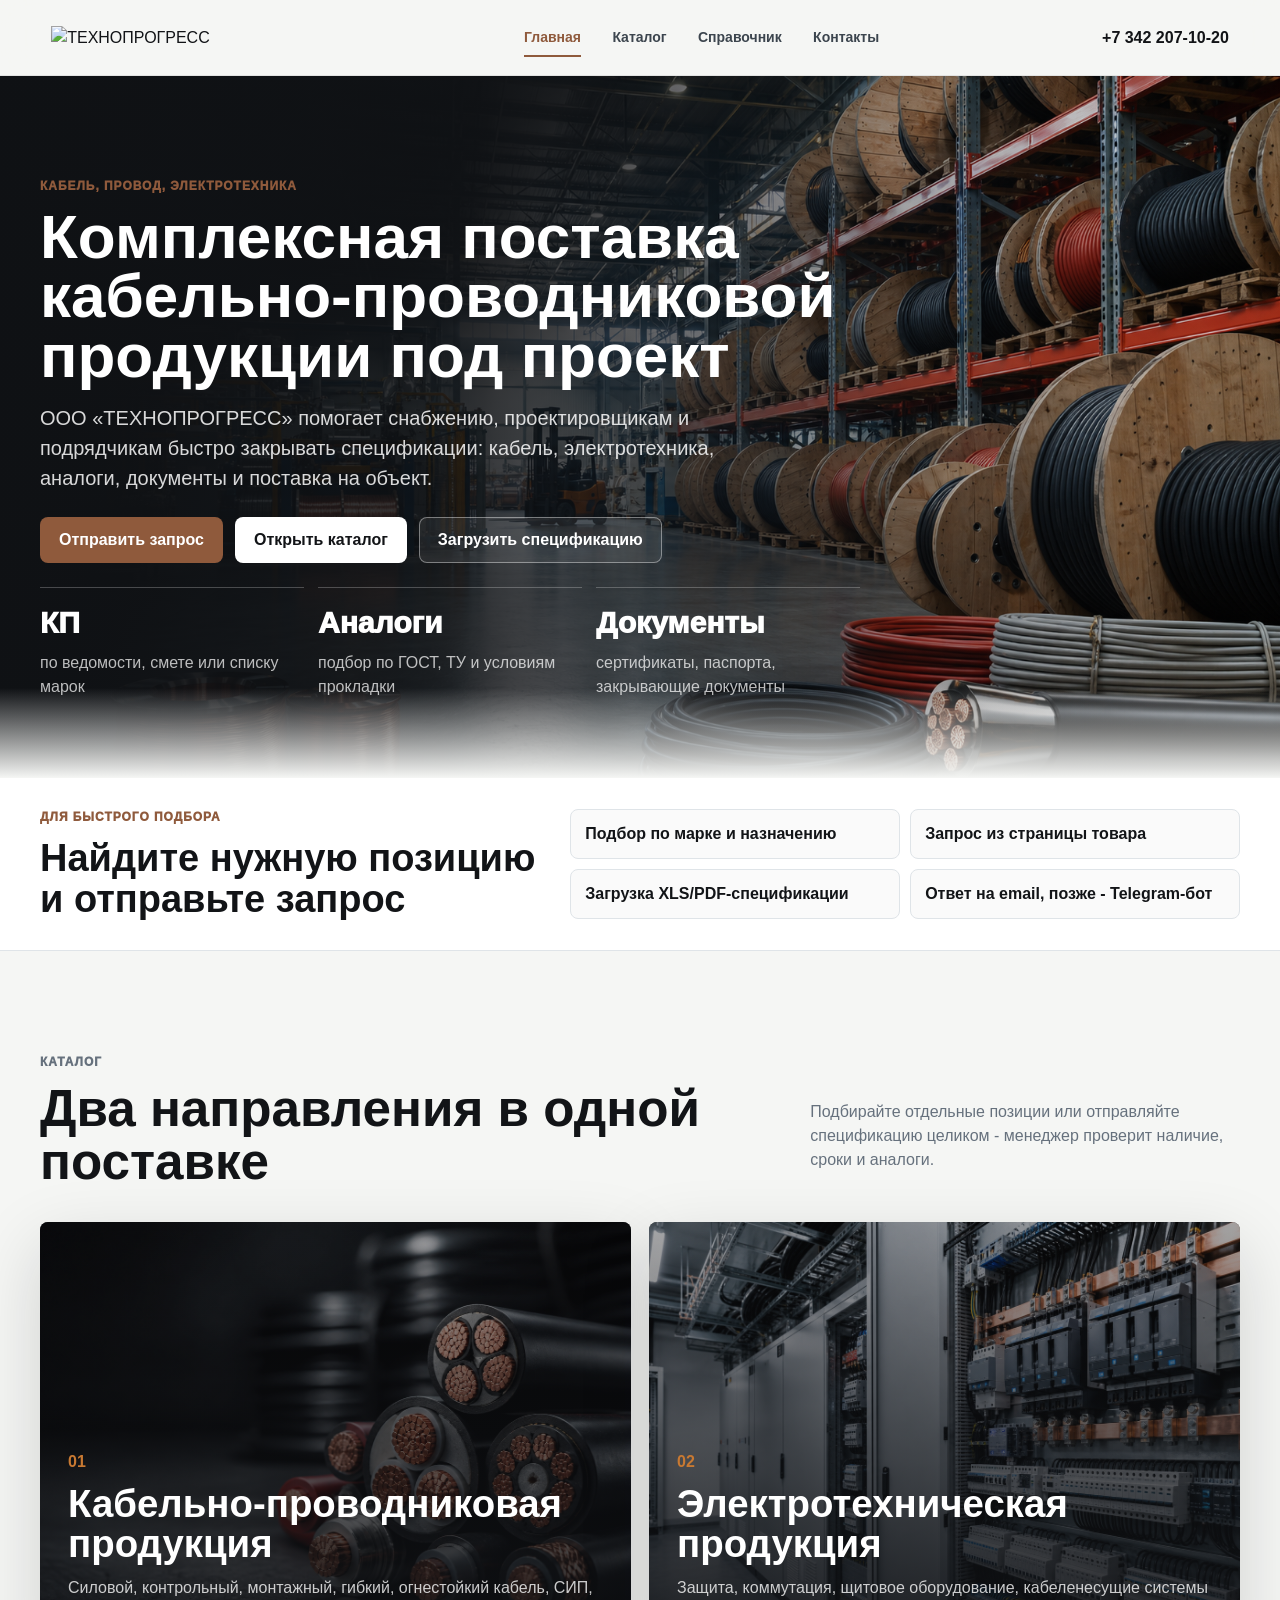
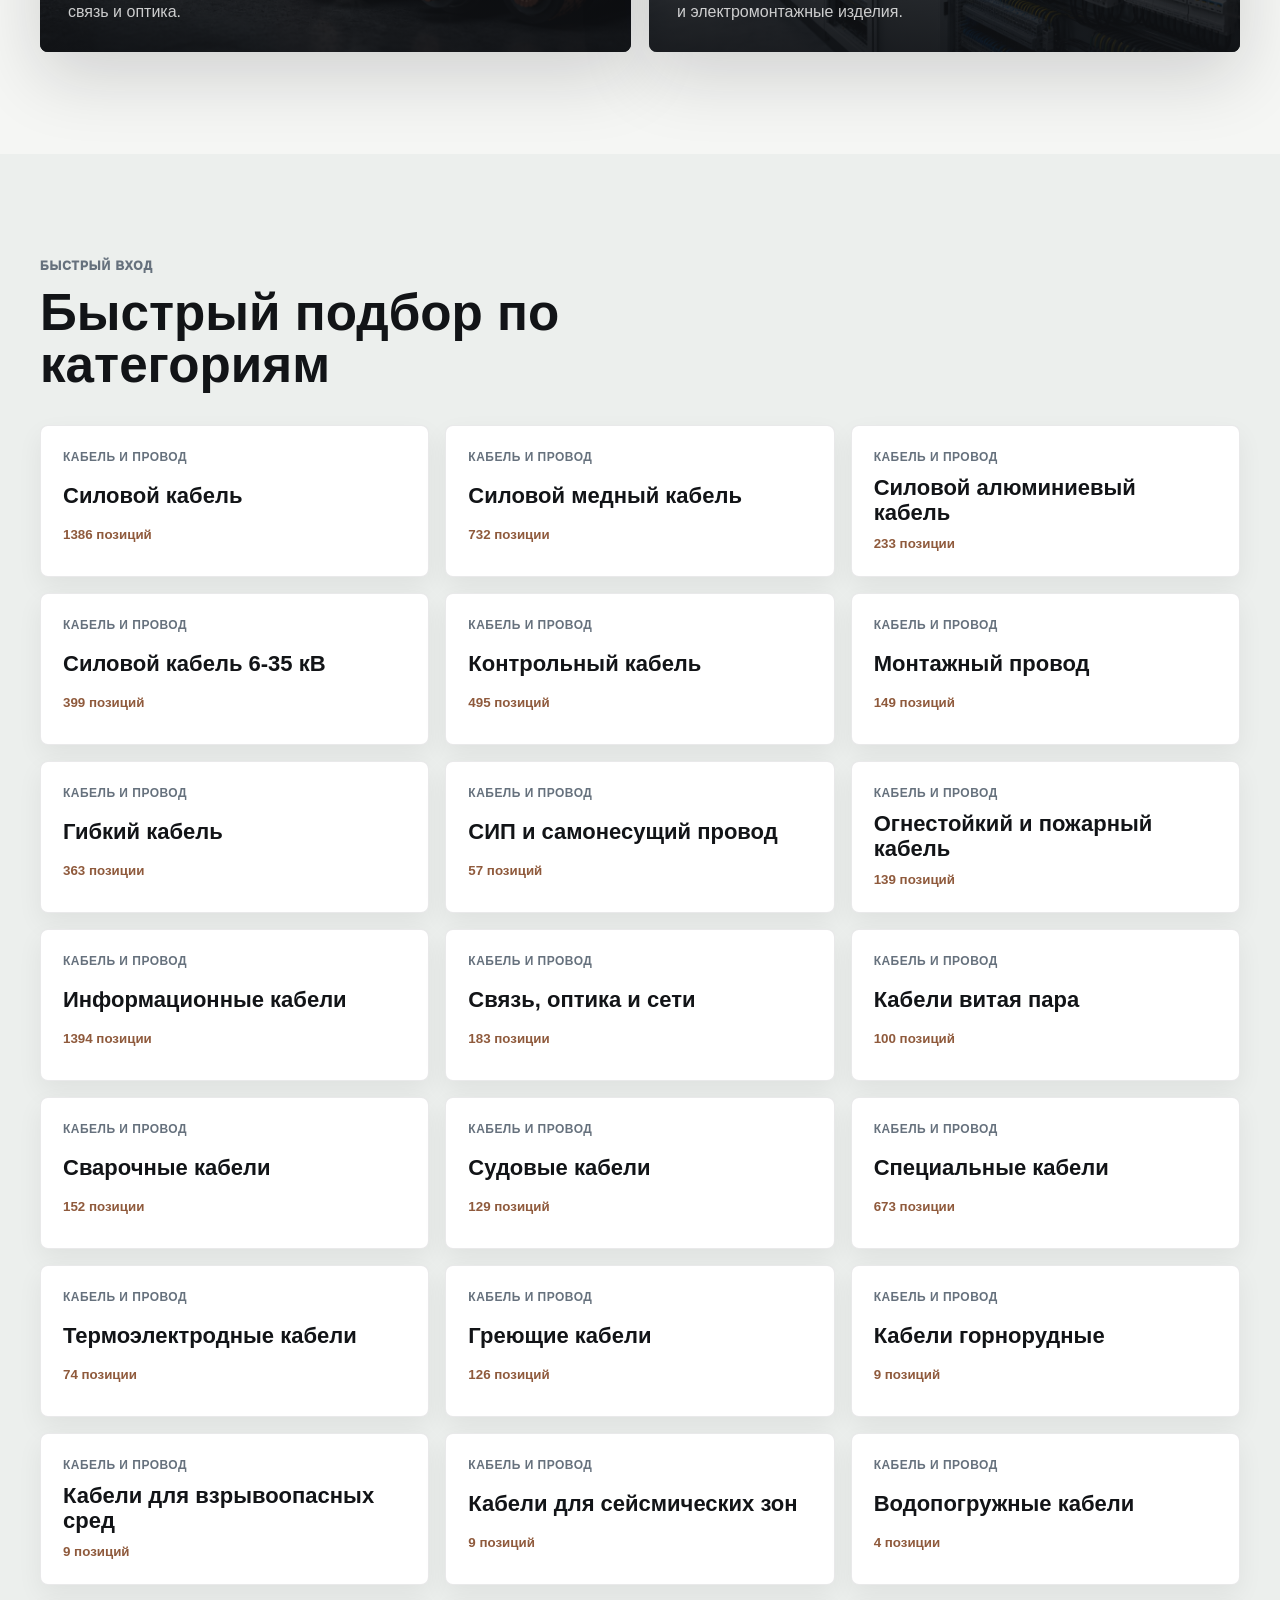
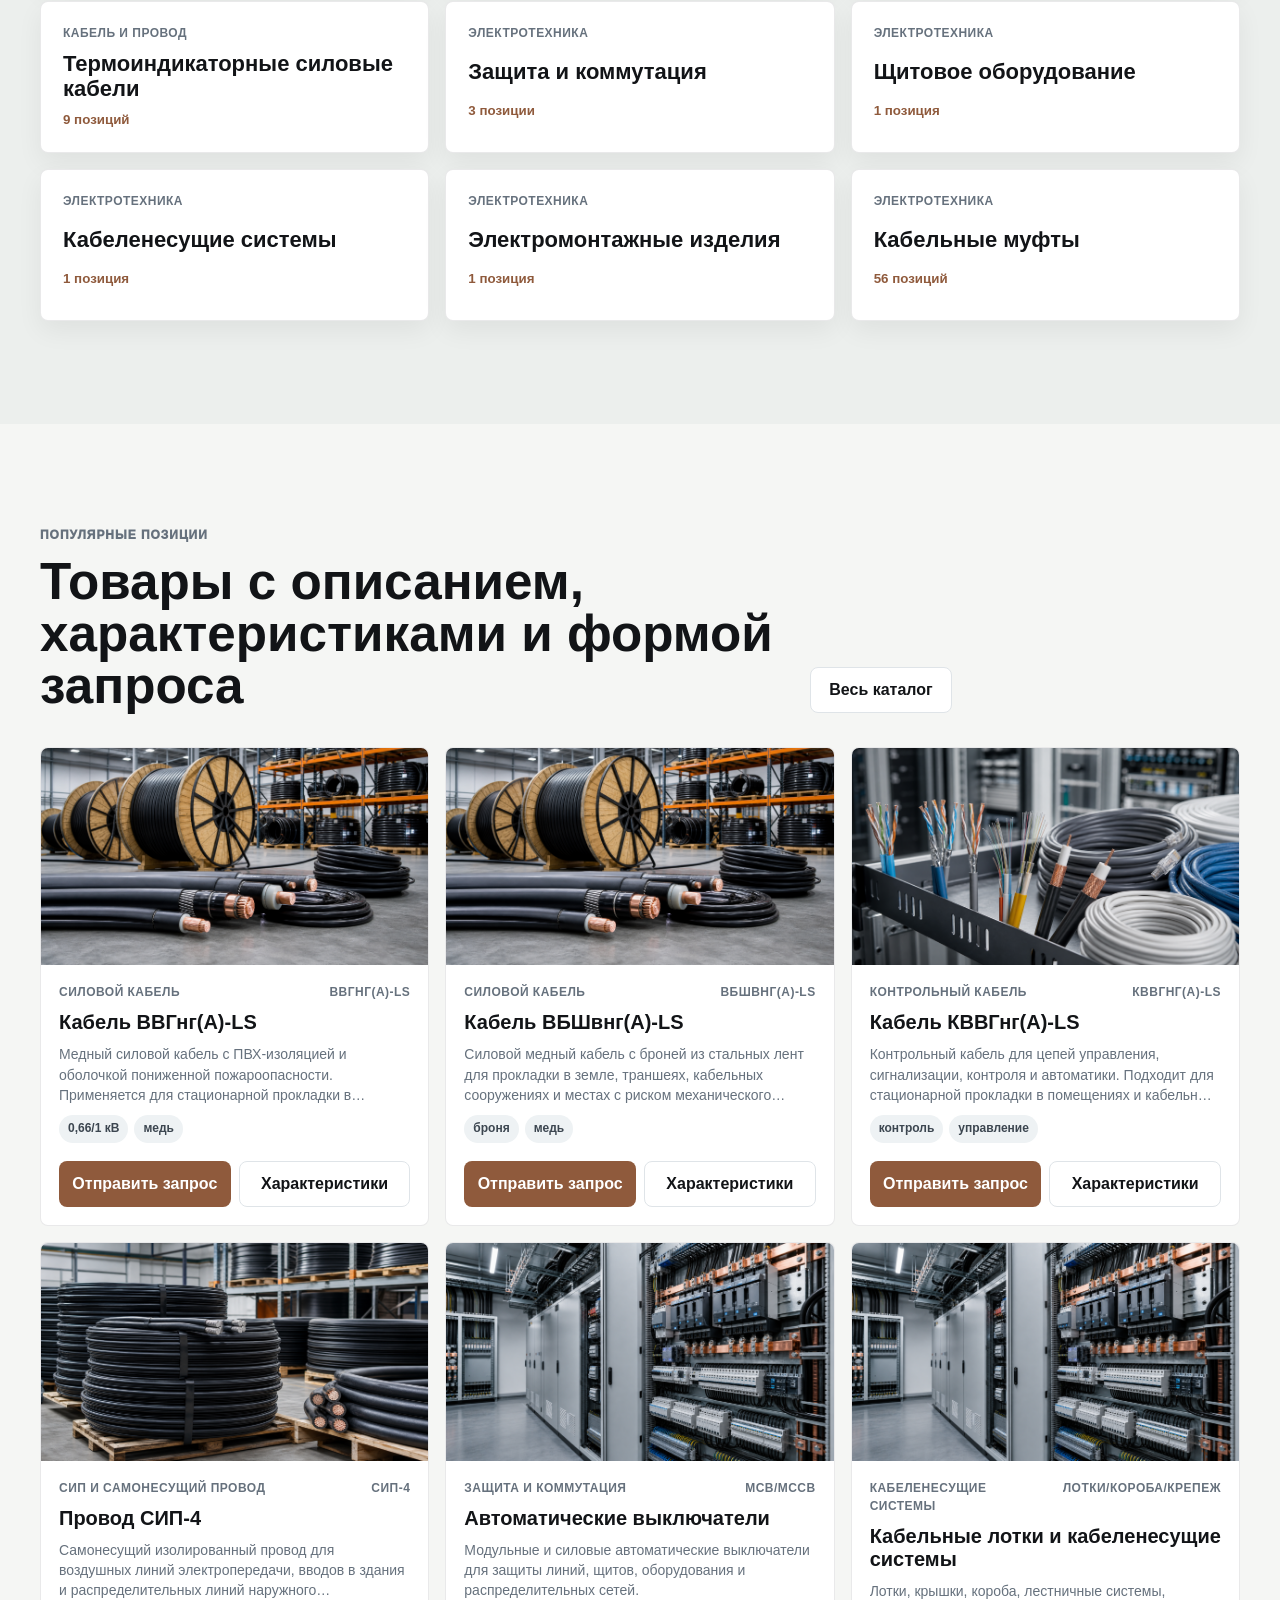
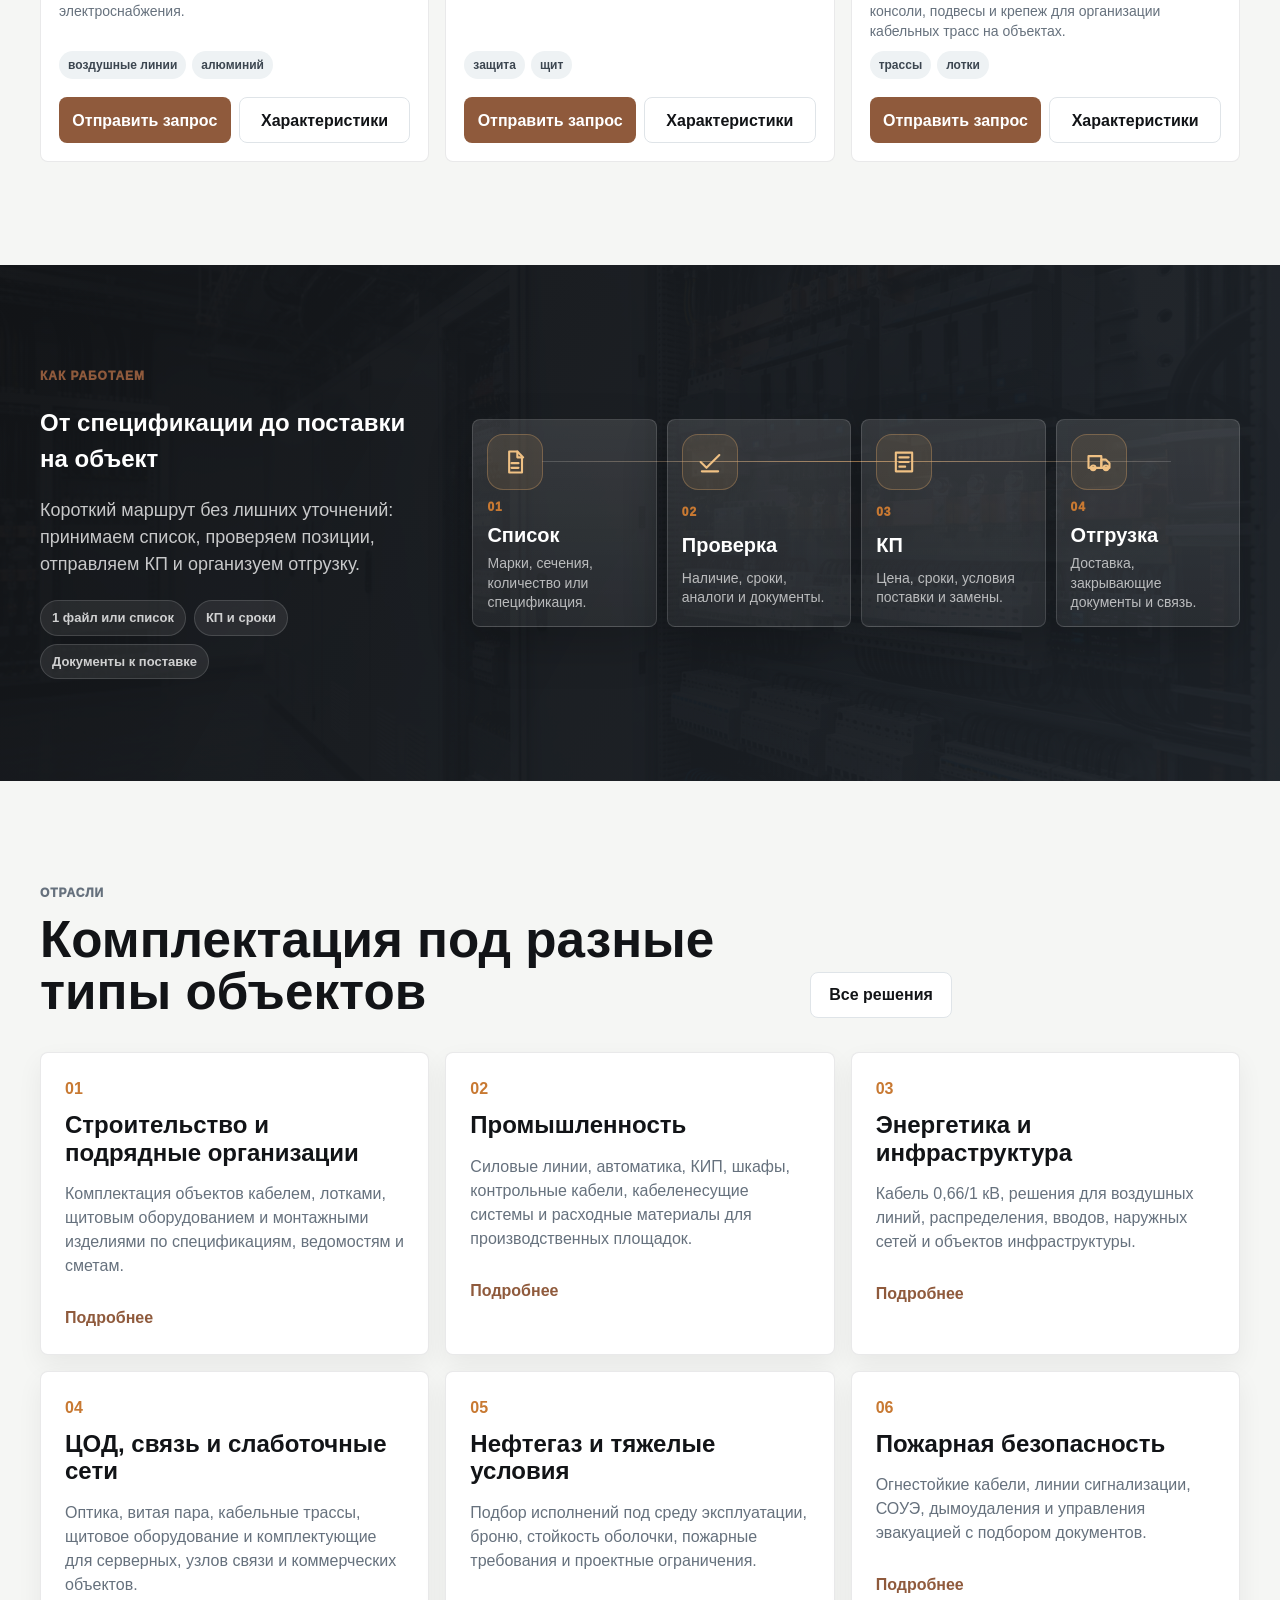
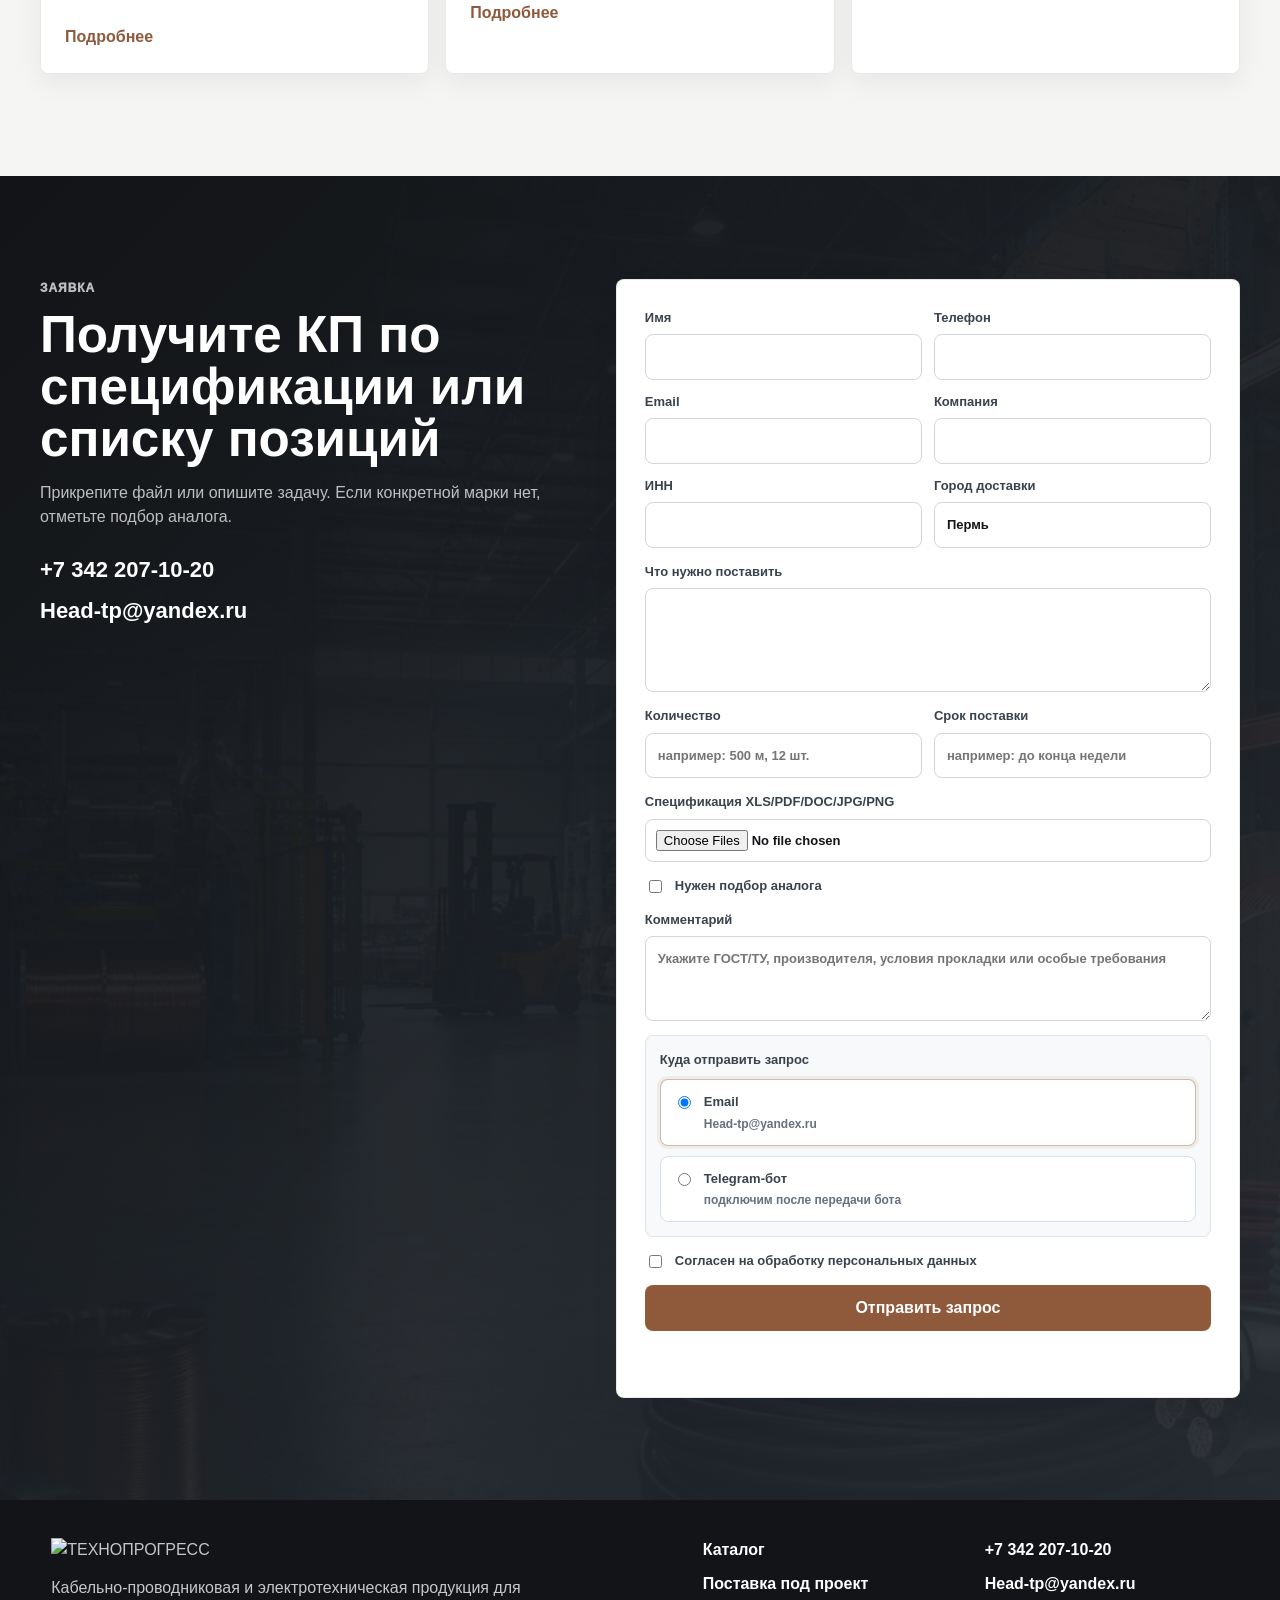
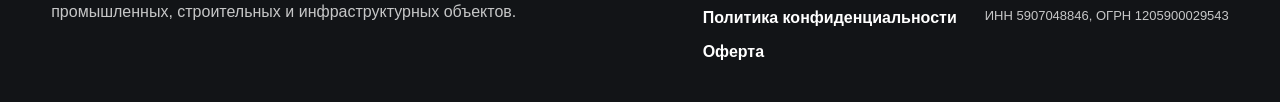
==== index.html @ 8398be76 "Publish Technoprogress site" ====
<!doctype html>
<html lang="ru">
  <head>
    <meta charset="utf-8">
    <meta name="viewport" content="width=device-width, initial-scale=1">
    <title>ТЕХНОПРОГРЕСС - кабельно-проводниковая и электротехническая продукция</title>
    <meta name="description" content="ООО ТЕХНОПРОГРЕСС поставляет кабель, провод, электротехническую продукцию и комплектующие под проектные спецификации. Заявка на КП, подбор аналогов, поставка на объект.">
    <meta property="og:title" content="ТЕХНОПРОГРЕСС - кабель и электротехника">
    <meta property="og:description" content="Кабельно-проводниковая и электротехническая продукция для строительства, промышленности, энергетики и инфраструктуры.">
    <meta property="og:type" content="website">
    <link rel="icon" href="assets/favicon.svg" type="image/svg+xml">
    <link rel="preload" href="assets/hero-cable-warehouse.png" as="image">
    <link rel="stylesheet" href="styles.css">
    <script src="data/products.js" defer></script>
    <script src="data/mark-items.js" defer></script>
    <script src="app.js" defer></script>
    <script type="application/ld+json">
      {
        "@context": "https://schema.org",
        "@type": "Organization",
        "name": "ООО ТЕХНОПРОГРЕСС",
        "telephone": "+7 342 207-10-20",
        "email": "Head-tp@yandex.ru",
        "address": {
          "@type": "PostalAddress",
          "addressLocality": "Пермь",
          "streetAddress": "ул. Ново-Гайвинская, 102, офис 31",
          "addressCountry": "RU"
        },
        "identifier": [
          { "@type": "PropertyValue", "name": "ИНН", "value": "5907048846" },
          { "@type": "PropertyValue", "name": "ОГРН", "value": "1205900029543" }
        ]
      }
    </script>
  </head>
  <body>
    <header class="site-header">
      <a class="brand" href="index.html" aria-label="ТЕХНОПРОГРЕСС">
        <img src="assets/logo-black.svg" alt="ТЕХНОПРОГРЕСС">
      </a>
      <button class="nav-toggle" type="button" aria-label="Открыть меню" aria-expanded="false"><span></span><span></span></button>
      <nav class="nav-links" aria-label="Основная навигация">
        <a class="active" href="index.html">Главная</a><a href="catalog.html">Каталог</a><a href="guide.html">Справочник</a><a href="contacts.html">Контакты</a>
      </nav>
      <a class="header-phone" href="tel:+73422071020">+7 342 207-10-20</a>
    </header>

    <main>
      <section class="hero">
        <div class="hero-media" aria-hidden="true"></div>
        <div class="hero-inner">
          <p class="eyebrow">Кабель, провод, электротехника</p>
          <h1>Комплексная поставка кабельно-проводниковой продукции под проект</h1>
          <p class="hero-copy">
            ООО «ТЕХНОПРОГРЕСС» помогает снабжению, проектировщикам и подрядчикам быстро закрывать спецификации:
            кабель, электротехника, аналоги, документы и поставка на объект.
          </p>
          <div class="hero-actions">
            <a class="button primary" href="#request">Отправить запрос</a>
            <a class="button light" href="catalog.html">Открыть каталог</a>
            <a class="button ghost" href="#request">Загрузить спецификацию</a>
          </div>
          <dl class="hero-facts" aria-label="Ключевые преимущества">
            <div>
              <dt>КП</dt>
              <dd>по ведомости, смете или списку марок</dd>
            </div>
            <div>
              <dt>Аналоги</dt>
              <dd>подбор по ГОСТ, ТУ и условиям прокладки</dd>
            </div>
            <div>
              <dt>Документы</dt>
              <dd>сертификаты, паспорта, закрывающие документы</dd>
            </div>
          </dl>
        </div>
      </section>

      <section class="section intro-band">
        <div class="section-inner intro-grid">
          <div>
            <p class="section-kicker">Для быстрого подбора</p>
            <h2>Найдите нужную позицию и отправьте запрос</h2>
          </div>
          <div class="intro-points">
            <span>Подбор по марке и назначению</span>
            <span>Запрос из страницы товара</span>
            <span>Загрузка XLS/PDF-спецификации</span>
            <span>Ответ на email, позже - Telegram-бот</span>
          </div>
        </div>
      </section>

      <section class="section">
        <div class="section-inner">
          <div class="section-head">
            <div>
              <p class="section-kicker">Каталог</p>
              <h2>Два направления в одной поставке</h2>
            </div>
            <p>Подбирайте отдельные позиции или отправляйте спецификацию целиком - менеджер проверит наличие, сроки и аналоги.</p>
          </div>
          <div class="direction-grid">
            <a class="direction-card reveal" href="cable.html">
              <img src="assets/cable-macro.png" alt="Силовые кабели с медными жилами" loading="lazy">
              <div>
                <span>01</span>
                <h3>Кабельно-проводниковая продукция</h3>
                <p>Силовой, контрольный, монтажный, гибкий, огнестойкий кабель, СИП, связь и оптика.</p>
              </div>
            </a>
            <a class="direction-card reveal" href="electrical.html">
              <img src="assets/electrical-switchgear.png" alt="Щитовое электротехническое оборудование" loading="lazy">
              <div>
                <span>02</span>
                <h3>Электротехническая продукция</h3>
                <p>Защита, коммутация, щитовое оборудование, кабеленесущие системы и электромонтажные изделия.</p>
              </div>
            </a>
          </div>
        </div>
      </section>

      <section class="section muted-section">
        <div class="section-inner">
          <div class="section-head compact">
            <p class="section-kicker">Быстрый вход</p>
              <h2>Быстрый подбор по категориям</h2>
          </div>
          <div class="category-grid" id="categoryLinks"></div>
        </div>
      </section>

      <section class="section">
        <div class="section-inner">
          <div class="section-head">
            <div>
              <p class="section-kicker">Популярные позиции</p>
              <h2>Товары с описанием, характеристиками и формой запроса</h2>
            </div>
            <a class="button secondary" href="catalog.html">Весь каталог</a>
          </div>
          <div class="product-grid" id="featuredProducts"></div>
        </div>
      </section>

      <section class="section dark-section process-section">
        <div class="section-inner process-grid process-compact">
          <div class="process-copy">
            <p class="section-kicker">Как работаем</p>
            <h2>От спецификации до поставки на объект</h2>
            <p class="lead">Короткий маршрут без лишних уточнений: принимаем список, проверяем позиции, отправляем КП и организуем отгрузку.</p>
            <div class="process-note">
              <span>1 файл или список</span>
              <span>КП и сроки</span>
              <span>Документы к поставке</span>
            </div>
          </div>
          <div class="process-flow" aria-label="Схема работы">
            <article class="process-step reveal">
              <div class="process-icon" aria-hidden="true">
                <svg viewBox="0 0 24 24"><path d="M7 3h7l4 4v14H7z"/><path d="M14 3v5h5"/><path d="M9 13h6M9 17h6"/></svg>
              </div>
              <span>01</span>
              <h3>Список</h3>
              <p>Марки, сечения, количество или спецификация.</p>
            </article>
            <article class="process-step reveal">
              <div class="process-icon" aria-hidden="true">
                <svg viewBox="0 0 24 24"><path d="M4 12l5 5L20 6"/><path d="M5 20h14"/></svg>
              </div>
              <span>02</span>
              <h3>Проверка</h3>
              <p>Наличие, сроки, аналоги и документы.</p>
            </article>
            <article class="process-step reveal">
              <div class="process-icon" aria-hidden="true">
                <svg viewBox="0 0 24 24"><path d="M5 4h14v16H5z"/><path d="M8 8h8M8 12h8M8 16h5"/></svg>
              </div>
              <span>03</span>
              <h3>КП</h3>
              <p>Цена, сроки, условия поставки и замены.</p>
            </article>
            <article class="process-step reveal">
              <div class="process-icon" aria-hidden="true">
                <svg viewBox="0 0 24 24"><path d="M3 7h11v10H3z"/><path d="M14 10h4l3 3v4h-7z"/><path d="M7 19a2 2 0 1 0 0-4 2 2 0 0 0 0 4z"/><path d="M18 19a2 2 0 1 0 0-4 2 2 0 0 0 0 4z"/></svg>
              </div>
              <span>04</span>
              <h3>Отгрузка</h3>
              <p>Доставка, закрывающие документы и связь.</p>
            </article>
          </div>
        </div>
      </section>

      <section class="section">
        <div class="section-inner">
          <div class="section-head">
            <div>
              <p class="section-kicker">Отрасли</p>
              <h2>Комплектация под разные типы объектов</h2>
            </div>
            <a class="button secondary" href="solutions.html">Все решения</a>
          </div>
          <div class="solution-grid" id="solutionCards"></div>
        </div>
      </section>

      <section class="section request-section" id="request">
        <div class="section-inner request-grid">
          <div class="request-copy reveal">
            <p class="section-kicker">Заявка</p>
            <h2>Получите КП по спецификации или списку позиций</h2>
            <p>Прикрепите файл или опишите задачу. Если конкретной марки нет, отметьте подбор аналога.</p>
            <div class="request-contact">
              <a href="tel:+73422071020">+7 342 207-10-20</a>
              <a href="mailto:Head-tp@yandex.ru">Head-tp@yandex.ru</a>
            </div>
          </div>
          <div data-request-slot></div>
        </div>
      </section>
    </main>

    <footer class="site-footer">
      <div>
        <img src="assets/logo-white.svg" alt="ТЕХНОПРОГРЕСС">
        <p>Кабельно-проводниковая и электротехническая продукция для промышленных, строительных и инфраструктурных объектов.</p>
      </div>
      <div class="footer-links">
        <a href="catalog.html">Каталог</a>
        <a href="supply.html">Поставка под проект</a>
        <a href="privacy.html">Политика конфиденциальности</a>
      <a href="offer.html">Оферта</a></div>
      <div class="footer-contact">
        <a href="tel:+73422071020">+7 342 207-10-20</a>
        <a href="mailto:Head-tp@yandex.ru">Head-tp@yandex.ru</a>
        <span>ИНН 5907048846, ОГРН 1205900029543</span>
      </div>
    </footer>
  </body>
</html>
---- styles.css ----
:root {
  --ink: #121417;
  --graphite: #1d2228;
  --panel: #252b32;
  --muted: #66717d;
  --line: #dfe4e8;
  --paper: #f5f6f4;
  --white: #ffffff;
  --copper: #c87932;
  --red: #8f5a3c;
  --blue: #1f6f9f;
  --green: #3f7a63;
  --shadow: 0 24px 70px rgba(18, 20, 23, 0.16);
  --radius: 8px;
  --max: 1200px;
}

* {
  box-sizing: border-box;
}

html {
  scroll-behavior: smooth;
}

body {
  margin: 0;
  color: var(--ink);
  background: var(--paper);
  font-family: Inter, "Segoe UI", Roboto, Arial, sans-serif;
  line-height: 1.5;
}

a {
  color: inherit;
  text-decoration: none;
}

button,
input,
select,
textarea {
  font: inherit;
}

button {
  border: 0;
}

img {
  display: block;
  max-width: 100%;
}

.site-header {
  position: sticky;
  top: 0;
  z-index: 50;
  display: grid;
  grid-template-columns: auto 1fr auto;
  align-items: center;
  gap: 24px;
  min-height: 76px;
  padding: 12px clamp(18px, 4vw, 54px);
  background: rgba(245, 246, 244, 0.92);
  border-bottom: 1px solid rgba(18, 20, 23, 0.08);
  backdrop-filter: blur(18px);
}

.brand {
  position: relative;
  z-index: 3;
  display: inline-flex;
  align-items: center;
  min-width: 210px;
}

.brand img {
  width: min(250px, 44vw);
  height: auto;
}

.nav-links {
  position: relative;
  z-index: 4;
  display: flex;
  justify-content: center;
  gap: clamp(10px, 1.2vw, 18px);
  color: #3c454e;
  font-size: 14px;
  font-weight: 720;
}

.nav-links a {
  position: relative;
  display: inline-flex;
  align-items: center;
  min-height: 44px;
  padding: 0 8px;
  white-space: nowrap;
  cursor: pointer;
}

.nav-links a::after {
  content: "";
  position: absolute;
  left: 8px;
  right: 8px;
  bottom: 3px;
  height: 2px;
  background: var(--red);
  pointer-events: none;
  transform: scaleX(0);
  transform-origin: left;
  transition: transform 0.18s ease;
}

.nav-links a:hover,
.nav-links a.active,
.header-phone:hover,
.contact-stack a:hover {
  color: var(--red);
}

.nav-links a:hover::after,
.nav-links a.active::after {
  transform: scaleX(1);
}

.header-phone {
  position: relative;
  z-index: 3;
  color: var(--ink);
  font-weight: 900;
  white-space: nowrap;
}

.nav-toggle {
  position: relative;
  z-index: 5;
  display: none;
  width: 44px;
  height: 44px;
  align-items: center;
  justify-content: center;
  gap: 5px;
  flex-direction: column;
  border-radius: var(--radius);
  background: var(--white);
  border: 1px solid var(--line);
}

.nav-toggle span {
  width: 18px;
  height: 2px;
  background: var(--ink);
}

.hero {
  position: relative;
  min-height: min(78svh, 720px);
  display: flex;
  align-items: center;
  overflow: hidden;
  color: var(--white);
  background: var(--ink);
}

.hero-media {
  position: absolute;
  inset: 0;
  background:
    linear-gradient(90deg, rgba(15, 17, 20, 0.96) 0%, rgba(15, 17, 20, 0.82) 38%, rgba(15, 17, 20, 0.35) 72%, rgba(15, 17, 20, 0.08) 100%),
    url("assets/hero-cable-warehouse.png") center right / cover no-repeat;
  transform: scale(1.02);
}

.hero::after,
.page-hero::after {
  content: "";
  position: absolute;
  inset: auto 0 0;
  height: 90px;
  background: linear-gradient(0deg, var(--paper), rgba(245, 246, 244, 0));
  pointer-events: none;
}

.hero-inner {
  position: relative;
  z-index: 1;
  width: min(var(--max), calc(100% - 36px));
  margin: 0 auto;
  padding: 56px 0 34px;
}

.eyebrow,
.section-kicker {
  margin: 0 0 12px;
  color: var(--red);
  font-size: 12px;
  font-weight: 920;
  letter-spacing: 0.08em;
  text-transform: uppercase;
}

.hero h1,
.page-hero h1 {
  max-width: 880px;
  margin: 0;
  font-size: clamp(44px, 7vw, 94px);
  line-height: 0.96;
  letter-spacing: 0;
}

.hero h1 {
  max-width: 860px;
  font-size: clamp(38px, 5vw, 62px);
}

.hero-copy,
.lead {
  max-width: 720px;
  margin: 18px 0 0;
  color: rgba(255, 255, 255, 0.84);
  font-size: clamp(18px, 2vw, 24px);
}

.hero-copy {
  font-size: clamp(17px, 1.65vw, 20px);
}

.lead {
  color: var(--muted);
}

.dark-section .lead,
.page-hero .lead {
  color: rgba(255, 255, 255, 0.76);
}

.hero-actions,
.form-actions {
  display: flex;
  flex-wrap: wrap;
  gap: 12px;
  margin-top: 24px;
}

.button {
  display: inline-flex;
  align-items: center;
  justify-content: center;
  min-height: 46px;
  max-width: 100%;
  width: fit-content;
  padding: 12px 18px;
  border: 1px solid transparent;
  border-radius: var(--radius);
  font-weight: 860;
  line-height: 1.12;
  text-align: center;
  overflow-wrap: anywhere;
  cursor: pointer;
  transition: transform 0.16s ease, border-color 0.16s ease, background 0.16s ease, color 0.16s ease;
}

.button:hover {
  transform: translateY(-1px);
}

.button.primary {
  color: var(--white);
  background: var(--red);
}

.button.primary:hover {
  background: #70462f;
}

.button.small {
  min-height: 38px;
  padding: 8px 12px;
  font-size: 13px;
}

.button.light {
  color: var(--ink);
  background: var(--white);
}

.button.ghost {
  color: var(--white);
  border-color: rgba(255, 255, 255, 0.4);
  background: rgba(255, 255, 255, 0.08);
}

.button.secondary {
  color: var(--ink);
  background: var(--white);
  border-color: var(--line);
}

.button.full {
  width: 100%;
}

.hero-facts {
  display: grid;
  grid-template-columns: repeat(3, minmax(0, 1fr));
  gap: 14px;
  max-width: 820px;
  margin: 24px 0 0;
}

.hero-facts div {
  padding: 12px 0 0;
  border-top: 1px solid rgba(255, 255, 255, 0.24);
}

.hero-facts dt {
  margin: 0;
  font-size: clamp(22px, 2.5vw, 30px);
  font-weight: 940;
}

.hero-facts dd {
  margin: 6px 0 0;
  color: rgba(255, 255, 255, 0.72);
}

.section {
  padding: clamp(68px, 8vw, 112px) 0;
}

.section-inner {
  width: min(var(--max), calc(100% - 36px));
  margin: 0 auto;
}

.section-head {
  display: grid;
  grid-template-columns: minmax(0, 0.95fr) minmax(280px, 0.55fr);
  gap: 28px;
  align-items: end;
  margin-bottom: 34px;
}

.section-head.compact {
  display: block;
  max-width: 760px;
}

.section-head h2,
.request-copy h2,
.detail-panel h2,
.legal-content h2,
.contact-card h2,
.feature-card h3,
.solution-card h3,
.article-card h3 {
  margin: 0;
}

.section-head h2,
.request-copy h2 {
  font-size: clamp(34px, 4vw, 58px);
  line-height: 1.02;
  letter-spacing: 0;
}

.section-head p,
.request-copy p,
.feature-card p,
.solution-card p,
.article-card p {
  color: var(--muted);
}

.intro-band {
  padding: 30px 0;
  background: var(--white);
  border-bottom: 1px solid var(--line);
}

.intro-grid {
  display: grid;
  grid-template-columns: minmax(0, 0.75fr) minmax(0, 1fr);
  gap: 28px;
  align-items: center;
}

.intro-grid h2 {
  margin: 0;
  font-size: clamp(24px, 3vw, 38px);
  line-height: 1.08;
}

.intro-points {
  display: grid;
  grid-template-columns: repeat(2, minmax(0, 1fr));
  gap: 10px;
}

.intro-points span {
  min-height: 50px;
  display: flex;
  align-items: center;
  padding: 12px 14px;
  border: 1px solid var(--line);
  border-radius: var(--radius);
  background: #fafafa;
  font-weight: 760;
}

.direction-grid,
.detail-grid,
.contact-page-grid {
  display: grid;
  grid-template-columns: repeat(2, minmax(0, 1fr));
  gap: 18px;
}

.direction-card {
  position: relative;
  min-height: 430px;
  overflow: hidden;
  border-radius: var(--radius);
  color: var(--white);
  background: var(--ink);
  box-shadow: var(--shadow);
}

.direction-card img {
  position: absolute;
  inset: 0;
  width: 100%;
  height: 100%;
  object-fit: cover;
  opacity: 0.72;
  transition: transform 0.35s ease, opacity 0.35s ease;
}

.direction-card::after {
  content: "";
  position: absolute;
  inset: 0;
  background: linear-gradient(0deg, rgba(15, 17, 20, 0.88), rgba(15, 17, 20, 0.12));
}

.direction-card:hover img {
  transform: scale(1.04);
  opacity: 0.84;
}

.direction-card div {
  position: absolute;
  z-index: 1;
  left: 28px;
  right: 28px;
  bottom: 28px;
}

.direction-card span,
.solution-card span {
  color: var(--copper);
  font-weight: 900;
}

.direction-card h3 {
  max-width: 520px;
  margin: 10px 0 12px;
  font-size: clamp(28px, 3vw, 42px);
  line-height: 1.04;
}

.direction-card p {
  max-width: 560px;
  margin: 0;
  color: rgba(255, 255, 255, 0.78);
}

.muted-section {
  background: #ecefed;
}

.dark-section {
  color: var(--white);
  background:
    linear-gradient(120deg, rgba(18, 20, 23, 0.98), rgba(29, 34, 40, 0.96)),
    url("assets/electrical-switchgear.png") center / cover no-repeat;
}

.category-grid,
.feature-grid,
.solution-grid,
.article-grid,
.product-grid {
  display: grid;
  grid-template-columns: repeat(3, minmax(0, 1fr));
  gap: 16px;
  align-items: stretch;
}

.category-tile,
.feature-card,
.solution-card,
.article-card,
.contact-card,
.detail-panel,
.info-panel,
.request-form {
  min-width: 0;
  border: 1px solid rgba(18, 20, 23, 0.09);
  border-radius: var(--radius);
  background: var(--white);
  box-shadow: 0 10px 26px rgba(18, 20, 23, 0.06);
  overflow-wrap: anywhere;
}

.category-tile *,
.feature-card *,
.solution-card *,
.article-card *,
.contact-card *,
.detail-panel *,
.info-panel *,
.product-card *,
.catalog-category-card *,
.mark-family-card *,
.mark-mini-card * {
  min-width: 0;
}

.category-tile {
  display: grid;
  gap: 8px;
  min-height: 152px;
  padding: 22px;
  min-width: 0;
  transition: transform 0.16s ease, border-color 0.16s ease;
}

.category-tile:hover,
.feature-card:hover,
.product-card:hover,
.solution-card:hover {
  transform: translateY(-2px);
  border-color: rgba(143, 90, 60, 0.32);
}

.is-clickable {
  cursor: pointer;
}

.category-tile span,
.product-meta,
.product-article {
  min-width: 0;
  color: var(--muted);
  font-size: 12px;
  font-weight: 820;
  letter-spacing: 0.04em;
  text-transform: uppercase;
  overflow-wrap: anywhere;
}

.category-tile strong {
  font-size: 22px;
  line-height: 1.14;
  overflow-wrap: anywhere;
}

.category-tile small {
  color: var(--red);
  font-weight: 820;
}

.category-tile em {
  display: block;
  margin-top: 12px;
  color: var(--muted);
  font-size: 13px;
  font-style: normal;
  line-height: 1.45;
  overflow-wrap: anywhere;
}

.product-card,
.catalog-category-card {
  overflow: hidden;
  display: flex;
  flex-direction: column;
  min-width: 0;
  min-height: 100%;
  border: 1px solid rgba(18, 20, 23, 0.09);
  border-radius: var(--radius);
  background: var(--white);
  transition: transform 0.16s ease, border-color 0.16s ease, box-shadow 0.16s ease;
}

.catalog-category-card:hover,
.mark-mini-card:hover {
  transform: translateY(-2px);
  border-color: rgba(143, 90, 60, 0.32);
  box-shadow: 0 18px 44px rgba(18, 20, 23, 0.1);
}

.product-image-link {
  display: block;
  aspect-ratio: 16 / 9;
  overflow: hidden;
  background: var(--graphite);
}

.product-image-link img {
  width: 100%;
  height: 100%;
  object-fit: cover;
  transition: transform 0.35s ease;
}

.product-card:hover .product-image-link img {
  transform: scale(1.04);
}

.product-card-body {
  display: grid;
  grid-template-rows: auto auto 1fr auto;
  gap: 10px;
  min-width: 0;
  padding: 18px;
  flex: 1;
}

.product-card .product-meta,
.catalog-category-card .product-meta {
  display: grid;
  grid-template-columns: minmax(0, 1fr) auto;
  align-items: start;
  gap: 8px;
}

.product-card .product-meta span,
.catalog-category-card .product-meta span,
.mark-family-card .product-meta span,
.mark-mini-card .product-meta span {
  display: -webkit-box;
  overflow: hidden;
  overflow-wrap: anywhere;
  -webkit-box-orient: vertical;
  -webkit-line-clamp: 2;
}

.product-card h3 {
  display: -webkit-box;
  overflow: hidden;
  margin: 0;
  font-size: 20px;
  line-height: 1.14;
  overflow-wrap: anywhere;
  -webkit-box-orient: vertical;
  -webkit-line-clamp: 2;
}

.product-card h3 a,
.mark-family-card h3 a,
.mark-mini-card h3 a {
  overflow-wrap: anywhere;
}

.product-card p {
  display: -webkit-box;
  overflow: hidden;
  margin: 0;
  color: var(--muted);
  font-size: 14px;
  line-height: 1.45;
  overflow-wrap: anywhere;
  -webkit-box-orient: vertical;
  -webkit-line-clamp: 3;
}

.product-card-actions {
  display: grid;
  grid-template-columns: repeat(2, minmax(0, 1fr));
  gap: 8px;
  padding: 0 18px 18px;
  margin-top: auto;
}

.catalog-category-card .product-card-actions {
  grid-template-columns: 1fr;
}

.product-card-actions .button {
  width: 100%;
  min-width: 0;
  padding-inline: 12px;
}

.tag-row {
  display: flex;
  flex-wrap: wrap;
  gap: 6px;
  min-width: 0;
  align-content: start;
}

.tag-row span {
  display: inline-flex;
  align-items: center;
  max-width: 100%;
  min-height: 28px;
  padding: 5px 9px;
  border-radius: 999px;
  background: #eef2f4;
  color: #3c4650;
  font-size: 12px;
  font-weight: 760;
  line-height: 1.12;
  overflow-wrap: anywhere;
  word-break: break-word;
}

.tag-row.strong span {
  background: rgba(143, 90, 60, 0.12);
  color: #a82029;
}

.process-grid,
.two-column,
.request-grid,
.product-layout {
  display: grid;
  grid-template-columns: minmax(0, 0.82fr) minmax(320px, 1fr);
  gap: clamp(28px, 5vw, 70px);
  align-items: start;
}

.process-section {
  overflow: hidden;
}

.process-compact {
  grid-template-columns: minmax(260px, 0.48fr) minmax(0, 1fr);
  align-items: center;
}

.process-copy h2 {
  max-width: 560px;
}

.process-copy .lead {
  max-width: 520px;
  font-size: 18px;
}

.process-note {
  display: flex;
  flex-wrap: wrap;
  gap: 8px;
  margin-top: 22px;
}

.process-note span {
  display: inline-flex;
  align-items: center;
  min-height: 32px;
  padding: 7px 11px;
  border: 1px solid rgba(255, 255, 255, 0.14);
  border-radius: 999px;
  color: rgba(255, 255, 255, 0.78);
  background: rgba(255, 255, 255, 0.08);
  font-size: 13px;
  font-weight: 760;
}

.process-flow {
  position: relative;
  display: grid;
  grid-template-columns: repeat(4, minmax(0, 1fr));
  gap: 10px;
}

.process-flow::before {
  content: "";
  position: absolute;
  top: 42px;
  left: 9%;
  right: 9%;
  height: 1px;
  background: linear-gradient(90deg, rgba(255, 255, 255, 0.16), rgba(214, 160, 101, 0.72), rgba(255, 255, 255, 0.16));
}

.process-step {
  position: relative;
  z-index: 1;
  display: grid;
  gap: 8px;
  min-width: 0;
  min-height: 190px;
  padding: 14px;
  border: 1px solid rgba(255, 255, 255, 0.14);
  border-radius: var(--radius);
  background: linear-gradient(180deg, rgba(255, 255, 255, 0.12), rgba(255, 255, 255, 0.06));
  box-shadow: 0 18px 46px rgba(0, 0, 0, 0.18);
}

.process-icon {
  display: grid;
  width: 56px;
  height: 56px;
  place-items: center;
  border: 1px solid rgba(214, 160, 101, 0.35);
  border-radius: 16px;
  background: rgba(214, 160, 101, 0.12);
}

.process-icon svg {
  width: 28px;
  height: 28px;
  fill: none;
  stroke: #f0c184;
  stroke-width: 1.8;
  stroke-linecap: round;
  stroke-linejoin: round;
}

.process-step span {
  color: var(--copper);
  font-size: 12px;
  font-weight: 940;
  letter-spacing: 0.08em;
}

.process-step h3 {
  margin: 0;
  color: var(--white);
  font-size: 20px;
  line-height: 1.1;
}

.process-step p {
  margin: 0;
  color: rgba(255, 255, 255, 0.68);
  font-size: 14px;
  line-height: 1.38;
}

.process-list {
  display: grid;
  gap: 12px;
  margin: 0;
  padding: 0;
  list-style: none;
  counter-reset: item;
}

.process-list li {
  display: grid;
  grid-template-columns: 58px 1fr;
  gap: 16px;
  padding: 18px;
  border-radius: var(--radius);
  background: rgba(255, 255, 255, 0.08);
  border: 1px solid rgba(255, 255, 255, 0.14);
}

.process-list.clean li {
  background: var(--white);
  border-color: var(--line);
  color: var(--ink);
}

.process-list span {
  color: var(--copper);
  font-weight: 940;
}

.process-list strong {
  display: block;
  font-size: 20px;
}

.process-list p {
  margin: 4px 0 0;
  color: rgba(255, 255, 255, 0.68);
}

.process-list.clean p {
  color: var(--muted);
}

.solution-card,
.article-card,
.feature-card,
.contact-card,
.detail-panel,
.info-panel {
  padding: 24px;
}

.solution-card h3,
.feature-card h3,
.article-card h3 {
  display: -webkit-box;
  overflow: hidden;
  margin-top: 10px;
  font-size: 24px;
  line-height: 1.14;
  overflow-wrap: anywhere;
  -webkit-box-orient: vertical;
  -webkit-line-clamp: 2;
}

.feature-card p,
.solution-card p,
.article-card p {
  display: -webkit-box;
  overflow: hidden;
  overflow-wrap: anywhere;
  -webkit-box-orient: vertical;
  -webkit-line-clamp: 4;
}

.feature-card a,
.solution-card a,
.article-card a {
  display: inline-flex;
  margin-top: 12px;
  color: var(--red);
  font-weight: 850;
}

.page-hero {
  position: relative;
  overflow: hidden;
  color: var(--white);
  background:
    linear-gradient(90deg, rgba(18, 20, 23, 0.95), rgba(18, 20, 23, 0.72)),
    url("assets/hero-cable-warehouse.png") center / cover no-repeat;
}

.cable-hero,
.electrical-hero,
.supply-hero,
.contact-hero {
  background:
    linear-gradient(90deg, rgba(18, 20, 23, 0.96), rgba(18, 20, 23, 0.72)),
    url("assets/hero-cable-warehouse.png") center / cover no-repeat;
}

.electrical-hero {
  background:
    linear-gradient(90deg, rgba(18, 20, 23, 0.96), rgba(18, 20, 23, 0.72)),
    url("assets/electrical-switchgear.png") center / cover no-repeat;
}

.page-hero-inner {
  padding: clamp(64px, 7vw, 96px) 0 clamp(54px, 6vw, 78px);
}

.page-hero h1 {
  max-width: 900px;
  font-size: clamp(40px, 5vw, 72px);
}

.page-hero p:not(.eyebrow) {
  max-width: 760px;
  color: rgba(255, 255, 255, 0.78);
  font-size: clamp(18px, 2vw, 22px);
}

.split-hero-grid {
  display: grid;
  grid-template-columns: minmax(0, 0.95fr) minmax(280px, 0.72fr);
  gap: 34px;
  align-items: center;
}

.split-hero-grid img {
  width: 100%;
  height: min(390px, 42vw);
  object-fit: cover;
  border-radius: var(--radius);
  box-shadow: var(--shadow);
}

.catalog-shell {
  display: grid;
  grid-template-columns: minmax(260px, 310px) minmax(0, 1fr);
  gap: 24px;
  align-items: start;
}

.catalog-sidebar {
  position: sticky;
  top: 96px;
  display: grid;
  gap: 14px;
  max-height: calc(100svh - 116px);
  overflow: auto;
  padding-right: 2px;
}

.catalog-side-block {
  padding: 18px;
  border: 1px solid rgba(18, 20, 23, 0.1);
  border-radius: var(--radius);
  background: var(--white);
  box-shadow: 0 10px 26px rgba(18, 20, 23, 0.06);
}

.catalog-side-block h2 {
  margin: 0 0 14px;
  font-size: 20px;
  line-height: 1.14;
}

.catalog-toolbar {
  display: grid;
  gap: 12px;
}

.side-category-list {
  display: grid;
  gap: 14px;
}

.side-category-group {
  display: grid;
  gap: 7px;
}

.side-category-group p {
  margin: 4px 0;
  color: var(--muted);
  font-size: 11px;
  font-weight: 900;
  letter-spacing: 0.08em;
  text-transform: uppercase;
}

.side-category-link {
  display: grid;
  gap: 3px;
  padding: 10px 11px;
  border: 1px solid transparent;
  border-radius: var(--radius);
  color: #35404a;
  background: #f7f9fa;
  transition: border-color 0.16s ease, background 0.16s ease, color 0.16s ease;
}

.side-category-link:hover,
.side-category-link.active {
  color: var(--ink);
  border-color: rgba(143, 90, 60, 0.28);
  background: rgba(143, 90, 60, 0.08);
}

.side-category-link span {
  font-size: 14px;
  font-weight: 840;
  line-height: 1.18;
}

.side-category-link small {
  color: var(--muted);
  font-size: 12px;
  font-weight: 760;
}

.catalog-content {
  min-width: 0;
}

label {
  display: grid;
  gap: 7px;
  color: #39434d;
  font-size: 13px;
  font-weight: 800;
}

input,
select,
textarea {
  width: 100%;
  border: 1px solid #cfd7dd;
  border-radius: var(--radius);
  padding: 12px 12px;
  background: var(--white);
  color: var(--ink);
  outline: none;
}

textarea {
  resize: vertical;
}

input:focus,
select:focus,
textarea:focus {
  border-color: var(--blue);
  box-shadow: 0 0 0 3px rgba(31, 111, 159, 0.12);
}

.catalog-status {
  display: flex;
  align-items: center;
  justify-content: space-between;
  gap: 16px;
  margin: 24px 0;
}

.catalog-grid {
  align-items: stretch;
}

.mark-results {
  grid-template-columns: repeat(3, minmax(0, 1fr));
}

.search-result-panel {
  grid-column: 1 / -1;
  padding: 24px;
  border: 1px solid rgba(18, 20, 23, 0.09);
  border-radius: var(--radius);
  background: var(--white);
  box-shadow: 0 10px 26px rgba(18, 20, 23, 0.06);
}

.mark-family-panel {
  grid-column: 1 / -1;
  padding: 24px;
  border: 1px solid rgba(18, 20, 23, 0.09);
  border-radius: var(--radius);
  background: var(--white);
  box-shadow: 0 10px 26px rgba(18, 20, 23, 0.06);
}

.family-detail-panel {
  grid-column: 1 / -1;
  display: grid;
  grid-template-columns: minmax(0, 1fr) auto;
  gap: 18px;
  align-items: start;
  padding: 24px;
  border: 1px solid rgba(18, 20, 23, 0.09);
  border-radius: var(--radius);
  background: var(--white);
  box-shadow: 0 10px 26px rgba(18, 20, 23, 0.06);
}

.family-detail-panel h2 {
  margin: 0;
  font-size: clamp(28px, 4vw, 46px);
  line-height: 1.05;
  overflow-wrap: anywhere;
}

.family-detail-panel p:not(.section-kicker) {
  max-width: 760px;
  margin: 10px 0 0;
  color: var(--muted);
  overflow-wrap: anywhere;
}

.family-detail-panel .tag-row {
  margin-top: 16px;
}

.search-result-panel .mark-mini-grid {
  margin-top: 18px;
}

.mark-family-grid {
  display: grid;
  grid-template-columns: repeat(4, minmax(0, 1fr));
  gap: 12px;
  margin-top: 18px;
  align-items: stretch;
}

.mark-family-card {
  display: grid;
  grid-template-rows: auto auto 1fr auto auto;
  gap: 9px;
  min-width: 0;
  min-height: 188px;
  padding: 16px;
  border: 1px solid var(--line);
  border-radius: var(--radius);
  background: #fbfcfd;
  transition: transform 0.16s ease, border-color 0.16s ease, box-shadow 0.16s ease;
}

.mark-family-card:hover {
  transform: translateY(-2px);
  border-color: rgba(143, 90, 60, 0.32);
  box-shadow: 0 14px 34px rgba(18, 20, 23, 0.08);
}

.mark-family-card h3 {
  display: -webkit-box;
  overflow: hidden;
  margin: 0;
  font-size: 20px;
  line-height: 1.12;
  overflow-wrap: anywhere;
  -webkit-box-orient: vertical;
  -webkit-line-clamp: 2;
}

.mark-family-card p {
  display: -webkit-box;
  overflow: hidden;
  margin: 0;
  color: var(--muted);
  font-size: 13px;
  line-height: 1.42;
  overflow-wrap: anywhere;
  -webkit-box-orient: vertical;
  -webkit-line-clamp: 3;
}

.mark-card-link {
  align-self: end;
  color: var(--red);
  font-size: 14px;
  font-weight: 860;
  line-height: 1.2;
  overflow-wrap: anywhere;
}

.mark-table-wrap {
  grid-column: 1 / -1;
  overflow: hidden;
  border: 1px solid rgba(18, 20, 23, 0.09);
  border-radius: var(--radius);
  background: var(--white);
  box-shadow: 0 10px 26px rgba(18, 20, 23, 0.06);
}

.mark-table-head {
  display: flex;
  align-items: end;
  justify-content: space-between;
  gap: 18px;
  padding: 22px 24px;
  border-bottom: 1px solid var(--line);
}

.mark-table-head.compact-head {
  padding: 0;
  border-bottom: 0;
}

.mark-table-head h2 {
  margin: 0;
  font-size: clamp(24px, 3vw, 36px);
  line-height: 1.08;
}

.mark-table-head span {
  color: var(--red);
  font-weight: 900;
  white-space: nowrap;
}

.mark-table-scroll {
  overflow-x: auto;
}

.mark-table {
  width: 100%;
  min-width: 0;
  table-layout: fixed;
  border-collapse: collapse;
}

.mark-table th,
.mark-table td {
  padding: 12px 10px;
  border-bottom: 1px solid var(--line);
  text-align: left;
  vertical-align: top;
  overflow-wrap: anywhere;
}

.mark-table th {
  color: var(--muted);
  font-size: 12px;
  font-weight: 860;
  letter-spacing: 0.04em;
  text-transform: uppercase;
}

.mark-table td {
  color: #313943;
  font-size: 13px;
}

.mark-table th:nth-child(1),
.mark-table td:nth-child(1) {
  width: 20%;
}

.mark-table th:nth-child(2),
.mark-table td:nth-child(2),
.mark-table th:nth-child(5),
.mark-table td:nth-child(5) {
  width: 14%;
}

.mark-table th:nth-child(3),
.mark-table td:nth-child(3),
.mark-table th:nth-child(4),
.mark-table td:nth-child(4),
.mark-table th:nth-child(6),
.mark-table td:nth-child(6),
.mark-table th:nth-child(7),
.mark-table td:nth-child(7) {
  width: 10%;
}

.mark-table th:nth-child(8),
.mark-table td:nth-child(8) {
  width: 12%;
}

.mark-table tr:hover td {
  background: #fafafa;
}

.mark-row {
  cursor: pointer;
}

.mark-row:focus-visible td,
.mark-row:hover td {
  background: #f7f9fa;
}

.mark-name-link {
  display: block;
  color: var(--ink);
  font-weight: 900;
}

.mark-name-link:hover {
  color: var(--red);
}

.mark-table small {
  display: block;
  margin-top: 4px;
  color: var(--muted);
  font-size: 12px;
  font-weight: 760;
}

.table-actions {
  display: grid;
  grid-template-columns: 1fr;
  gap: 6px;
}

.table-actions .button {
  width: 100%;
  min-width: 0;
  min-height: 34px;
  padding: 7px 6px;
  font-size: 12px;
}

.price-request-link {
  padding: 0;
  color: var(--red);
  background: transparent;
  border: 0;
  font-weight: 900;
  cursor: pointer;
}

.price-request-link:hover {
  color: var(--ink);
}

.mark-mini-grid {
  display: grid;
  grid-template-columns: repeat(3, minmax(0, 1fr));
  gap: 16px;
  align-items: stretch;
}

.mark-mini-card {
  display: grid;
  grid-template-rows: auto auto 1fr auto;
  gap: 10px;
  min-width: 0;
  min-height: 174px;
  padding: 18px;
  border: 1px solid rgba(18, 20, 23, 0.09);
  border-radius: var(--radius);
  background: var(--white);
  transition: transform 0.16s ease, border-color 0.16s ease, box-shadow 0.16s ease;
}

.mark-mini-card .product-meta,
.mark-family-card .product-meta {
  display: grid;
  grid-template-columns: minmax(0, 1fr) auto;
  align-items: start;
  gap: 8px;
}

.mark-mini-card h3 {
  display: -webkit-box;
  overflow: hidden;
  margin: 0;
  font-size: 19px;
  line-height: 1.14;
  overflow-wrap: anywhere;
  -webkit-box-orient: vertical;
  -webkit-line-clamp: 2;
}

.mark-mini-card p {
  display: -webkit-box;
  overflow: hidden;
  margin: 0;
  color: var(--muted);
  font-size: 13px;
  line-height: 1.42;
  overflow-wrap: anywhere;
  -webkit-box-orient: vertical;
  -webkit-line-clamp: 3;
}

.empty-state {
  grid-column: 1 / -1;
  padding: 28px;
  border: 1px dashed #b9c2c9;
  border-radius: var(--radius);
  color: var(--muted);
  background: var(--white);
}

.product-hero {
  padding-top: 44px;
}

.product-layout {
  align-items: center;
}

.product-visual {
  overflow: hidden;
  border-radius: var(--radius);
  box-shadow: var(--shadow);
}

.product-visual img {
  width: 100%;
  aspect-ratio: 16 / 11;
  object-fit: cover;
}

.product-main h1 {
  margin: 0;
  font-size: clamp(42px, 6vw, 74px);
  line-height: 1;
}

.product-main .lead {
  color: var(--muted);
}

.spec-table {
  width: 100%;
  border-collapse: collapse;
  margin-top: 18px;
}

.spec-table th,
.spec-table td {
  padding: 13px 0;
  border-bottom: 1px solid var(--line);
  text-align: left;
  vertical-align: top;
  overflow-wrap: anywhere;
}

.spec-table th {
  width: 42%;
  color: var(--muted);
  font-weight: 760;
}

.document-links a {
  color: var(--red);
  font-weight: 760;
  text-decoration: underline;
  text-underline-offset: 3px;
}

.document-links a:hover {
  color: var(--ink);
}

.detail-grid {
  grid-template-columns: 1.15fr 0.85fr 0.85fr;
}

.check-list {
  display: grid;
  gap: 10px;
  padding: 0;
  margin: 18px 0 0;
  list-style: none;
}

.check-list li {
  position: relative;
  padding-left: 24px;
  color: var(--muted);
}

.check-list li::before {
  content: "";
  position: absolute;
  left: 0;
  top: 0.63em;
  width: 9px;
  height: 9px;
  border-radius: 50%;
  background: var(--red);
}

.light-list li {
  color: rgba(255, 255, 255, 0.74);
}

.request-section {
  background:
    linear-gradient(135deg, rgba(18, 20, 23, 0.96), rgba(37, 43, 50, 0.94)),
    url("assets/hero-cable-warehouse.png") center / cover no-repeat;
  color: var(--white);
}

.request-copy {
  align-self: start;
  position: sticky;
  top: 104px;
}

.request-copy p {
  color: rgba(255, 255, 255, 0.72);
}

.request-contact {
  display: grid;
  gap: 8px;
  margin-top: 24px;
}

.request-contact a {
  width: fit-content;
  color: var(--white);
  font-size: 22px;
  font-weight: 900;
}

.request-form {
  display: grid;
  gap: 14px;
  padding: clamp(20px, 3vw, 28px);
  color: var(--ink);
}

.field-grid {
  display: grid;
  grid-template-columns: repeat(2, minmax(0, 1fr));
  gap: 12px;
}

.file-field input {
  padding: 10px;
}

.checkbox-field {
  display: flex;
  align-items: flex-start;
  gap: 10px;
  font-weight: 760;
}

.checkbox-field input {
  width: auto;
  margin-top: 4px;
}

.channel-choice {
  display: grid;
  gap: 10px;
  padding: 14px;
  border: 1px solid var(--line);
  border-radius: var(--radius);
  background: #f7f9fa;
}

.channel-choice p {
  margin: 0;
  color: #39434d;
  font-size: 13px;
  font-weight: 850;
}

.channel-option {
  display: flex;
  align-items: flex-start;
  gap: 10px;
  padding: 12px;
  border: 1px solid #d8e0e5;
  border-radius: var(--radius);
  background: var(--white);
  cursor: pointer;
}

.channel-option:has(input:checked) {
  border-color: rgba(143, 90, 60, 0.42);
  box-shadow: 0 0 0 3px rgba(143, 90, 60, 0.08);
}

.channel-option input {
  width: auto;
  margin-top: 4px;
}

.channel-option strong,
.channel-option small {
  display: block;
}

.channel-option small {
  margin-top: 3px;
  color: var(--muted);
  font-size: 12px;
  font-weight: 700;
}

.form-note {
  min-height: 24px;
  margin: 0;
  color: var(--green);
  font-weight: 800;
}

.calculator-grid {
  display: grid;
  grid-template-columns: repeat(2, minmax(0, 1fr));
  gap: 16px;
}

.calc-card {
  display: grid;
  gap: 16px;
  padding: 24px;
  border: 1px solid rgba(18, 20, 23, 0.09);
  border-radius: var(--radius);
  background: var(--white);
  box-shadow: 0 10px 26px rgba(18, 20, 23, 0.06);
}

.calc-card h3 {
  margin: 0;
  font-size: 24px;
  line-height: 1.14;
}

.calc-result {
  min-height: 54px;
  margin: 0;
  padding: 14px 16px;
  border-radius: var(--radius);
  color: var(--ink);
  background: #eef2f4;
  font-weight: 840;
}

.contact-stack {
  display: grid;
  gap: 10px;
  margin-top: 18px;
}

.contact-stack a {
  font-size: clamp(20px, 3vw, 30px);
  font-weight: 900;
}

address {
  margin-top: 18px;
  color: var(--muted);
  font-style: normal;
  font-size: 18px;
}

.legal-content {
  max-width: 900px;
  padding: clamp(22px, 4vw, 38px);
  border-radius: var(--radius);
  background: var(--white);
  border: 1px solid var(--line);
}

.legal-content h2 {
  margin-top: 28px;
}

.legal-content h2:first-child {
  margin-top: 0;
}

.legal-content p {
  color: var(--muted);
}

.site-footer {
  display: grid;
  grid-template-columns: minmax(260px, 1fr) auto minmax(240px, auto);
  gap: 28px;
  align-items: start;
  padding: 38px clamp(18px, 4vw, 56px);
  color: rgba(255, 255, 255, 0.76);
  background: var(--ink);
}

.site-footer img {
  width: min(230px, 70vw);
  margin-bottom: 14px;
}

.site-footer p {
  max-width: 520px;
  margin: 0;
}

.footer-links,
.footer-contact {
  display: grid;
  gap: 10px;
}

.footer-links a,
.footer-contact a {
  color: var(--white);
  font-weight: 780;
}

.footer-contact span {
  font-size: 13px;
}

.reveal {
  opacity: 0;
  transform: translateY(16px);
  transition: opacity 0.5s ease, transform 0.5s ease;
}

.reveal.is-visible {
  opacity: 1;
  transform: translateY(0);
}

@media (prefers-reduced-motion: reduce) {
  html {
    scroll-behavior: auto;
  }

  *,
  *::before,
  *::after {
    transition: none !important;
    animation: none !important;
  }
}

@media (max-width: 1120px) {
  .site-header {
    grid-template-columns: auto auto 1fr;
  }

  .nav-toggle {
    display: inline-flex;
    justify-self: start;
  }

  .nav-links {
    position: fixed;
    inset: 76px 14px auto;
    display: none;
    grid-template-columns: repeat(2, minmax(0, 1fr));
    gap: 0;
    padding: 14px;
    border: 1px solid var(--line);
    border-radius: var(--radius);
    background: rgba(255, 255, 255, 0.98);
    box-shadow: var(--shadow);
  }

  .nav-open .nav-links {
    display: grid;
  }

  .nav-links a {
    padding: 12px;
  }

  .header-phone {
    justify-self: end;
  }

  .catalog-toolbar {
    grid-template-columns: 1fr;
  }

  .catalog-shell {
    grid-template-columns: 1fr;
  }

  .catalog-sidebar {
    position: static;
    max-height: none;
    overflow: visible;
  }
}

@media (max-width: 900px) {
  .hero {
    min-height: auto;
  }

  .hero-inner {
    padding-top: 72px;
  }

  .hero-media {
    background:
      linear-gradient(90deg, rgba(15, 17, 20, 0.96), rgba(15, 17, 20, 0.68)),
      url("assets/hero-cable-warehouse.png") center / cover no-repeat;
  }

  .hero-facts,
  .section-head,
  .intro-grid,
  .direction-grid,
  .process-grid,
  .two-column,
  .request-grid,
  .product-layout,
  .split-hero-grid,
  .contact-page-grid,
  .detail-grid {
    grid-template-columns: 1fr;
  }

  .category-grid,
  .feature-grid,
  .solution-grid,
  .article-grid,
  .product-grid,
  .mark-mini-grid,
  .mark-family-grid {
    grid-template-columns: repeat(2, minmax(0, 1fr));
  }

  .calculator-grid {
    grid-template-columns: 1fr;
  }

  .process-flow {
    grid-template-columns: repeat(4, minmax(150px, 1fr));
    overflow-x: auto;
    padding-bottom: 8px;
    scroll-snap-type: x proximity;
  }

  .process-step {
    scroll-snap-align: start;
  }

  .direction-card {
    min-height: 360px;
  }

  .request-copy {
    position: static;
  }

  .site-footer {
    grid-template-columns: 1fr;
  }
}

@media (max-width: 640px) {
  .site-header {
    grid-template-columns: 1fr auto;
    gap: 12px;
    min-height: 68px;
  }

  .brand {
    min-width: 0;
  }

  .brand img {
    width: min(210px, 62vw);
  }

  .nav-toggle {
    grid-column: 2;
    grid-row: 1;
  }

  .header-phone {
    display: none;
  }

  .nav-links {
    inset: 68px 10px auto;
    grid-template-columns: 1fr;
  }

  .hero h1,
  .page-hero h1,
  .product-main h1 {
    font-size: 42px;
  }

  .hero-copy,
  .page-hero p:not(.eyebrow),
  .lead {
    font-size: 17px;
  }

  .hero-actions,
  .product-card-actions,
  .catalog-status {
    align-items: stretch;
    flex-direction: column;
  }

  .product-card-actions {
    grid-template-columns: 1fr;
  }

  .button,
  .catalog-status .button {
    width: 100%;
  }

  .hero-facts,
  .intro-points,
  .category-grid,
  .feature-grid,
  .solution-grid,
  .article-grid,
  .product-grid,
  .mark-mini-grid,
  .mark-family-grid,
  .family-detail-panel,
  .field-grid,
  .catalog-toolbar,
  .catalog-shell {
    grid-template-columns: 1fr;
  }

  .process-flow {
    grid-template-columns: 1fr;
    overflow: visible;
    padding-bottom: 0;
  }

  .process-flow::before {
    top: 28px;
    bottom: 28px;
    left: 28px;
    right: auto;
    width: 1px;
    height: auto;
    background: linear-gradient(180deg, rgba(214, 160, 101, 0.72), rgba(255, 255, 255, 0.12));
  }

  .process-step {
    min-height: 0;
    grid-template-columns: 56px minmax(0, 1fr);
    column-gap: 12px;
  }

  .process-step span,
  .process-step h3,
  .process-step p {
    grid-column: 2;
  }

  .process-icon {
    grid-row: 1 / span 3;
  }

  .mark-table-head {
    display: grid;
  }

  .mark-table {
    min-width: 760px;
  }

  .direction-card {
    min-height: 320px;
  }

  .direction-card div {
    left: 20px;
    right: 20px;
    bottom: 20px;
  }

  .section {
    padding: 56px 0;
  }

  .page-hero-inner {
    padding: 66px 0 72px;
  }
}
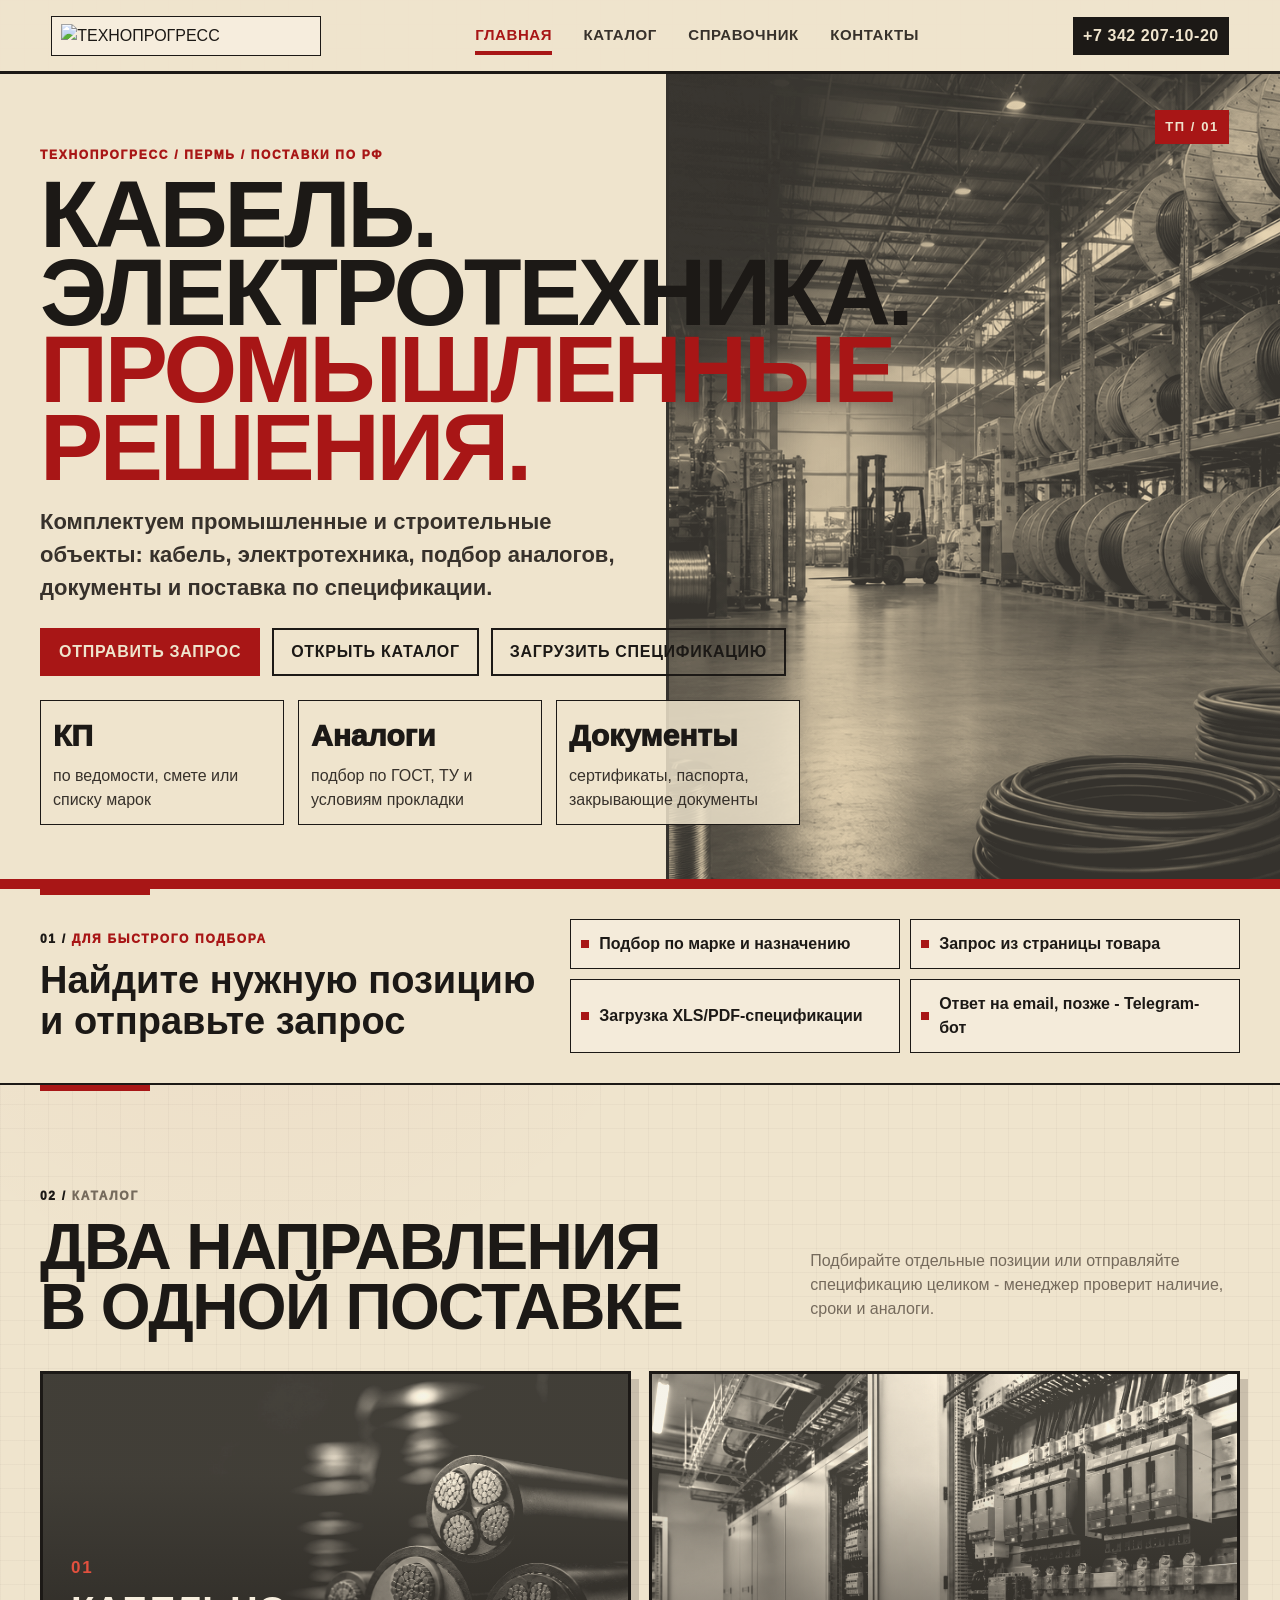
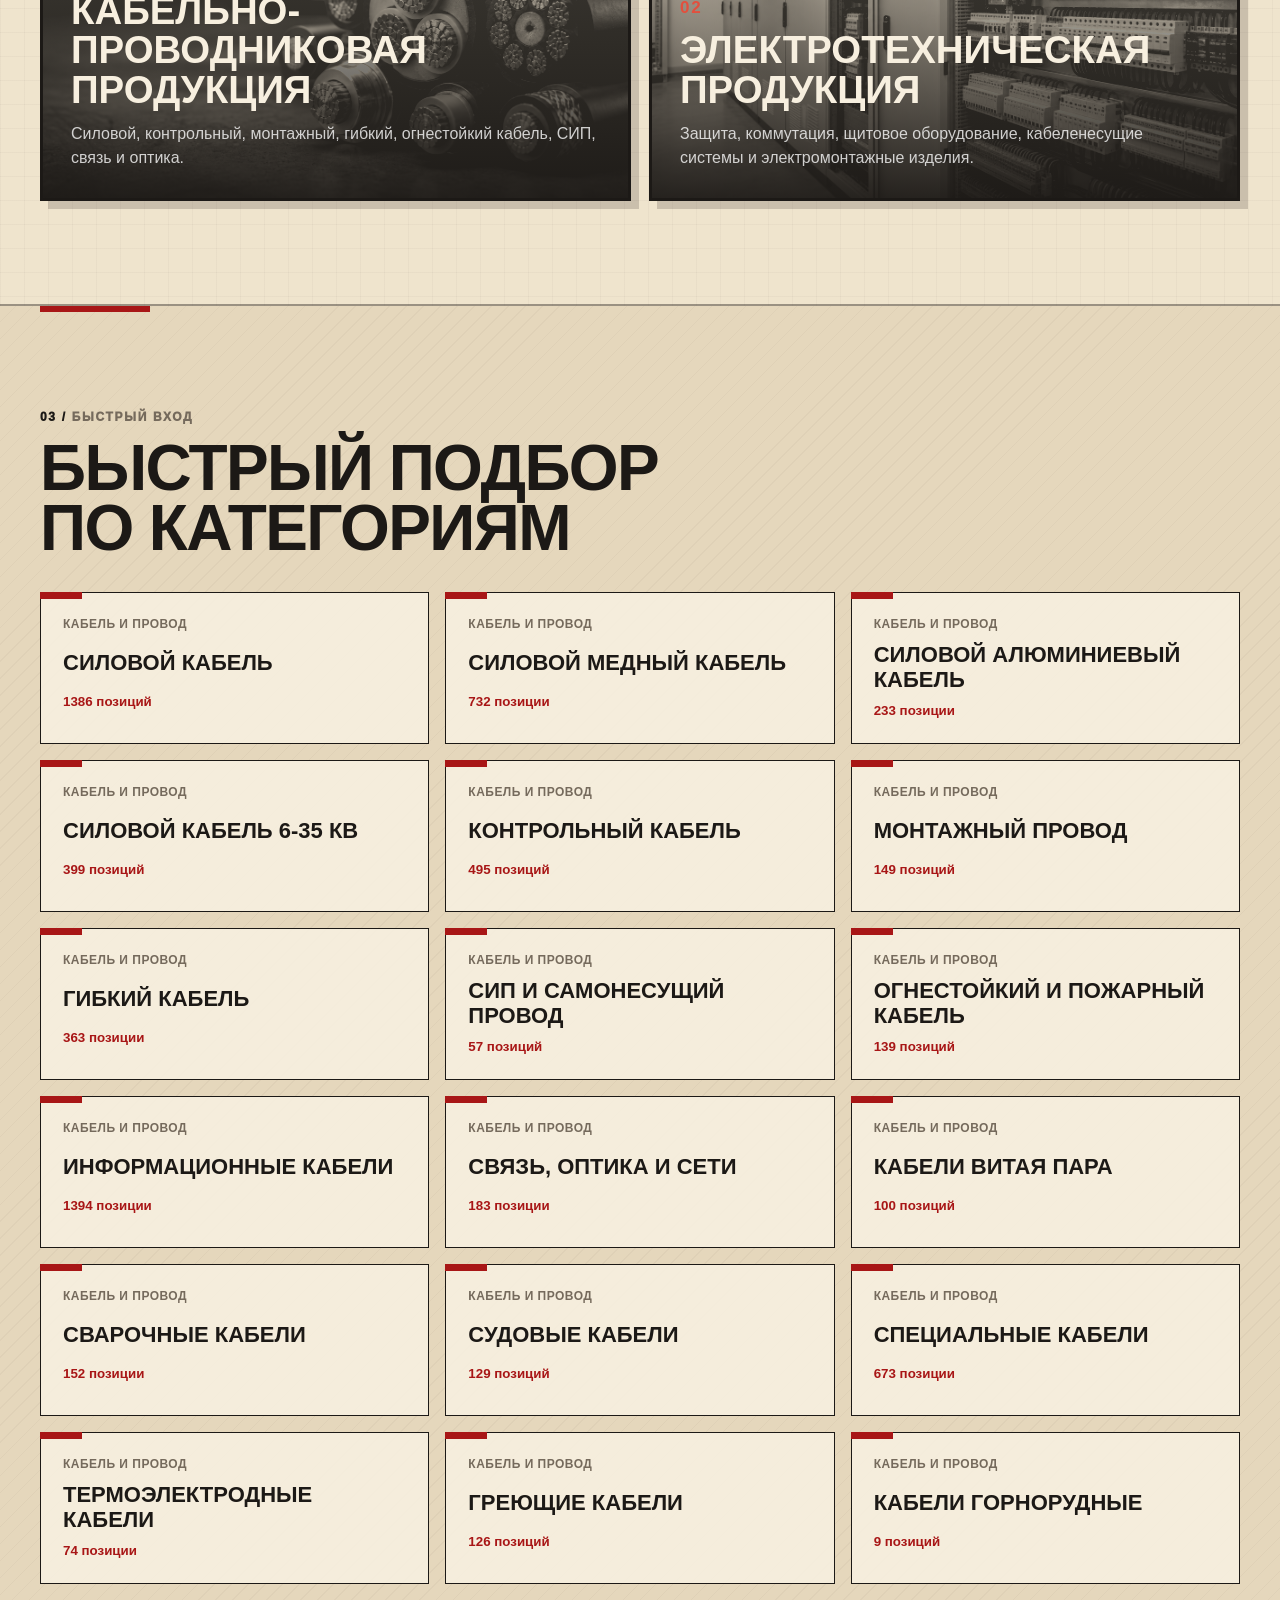
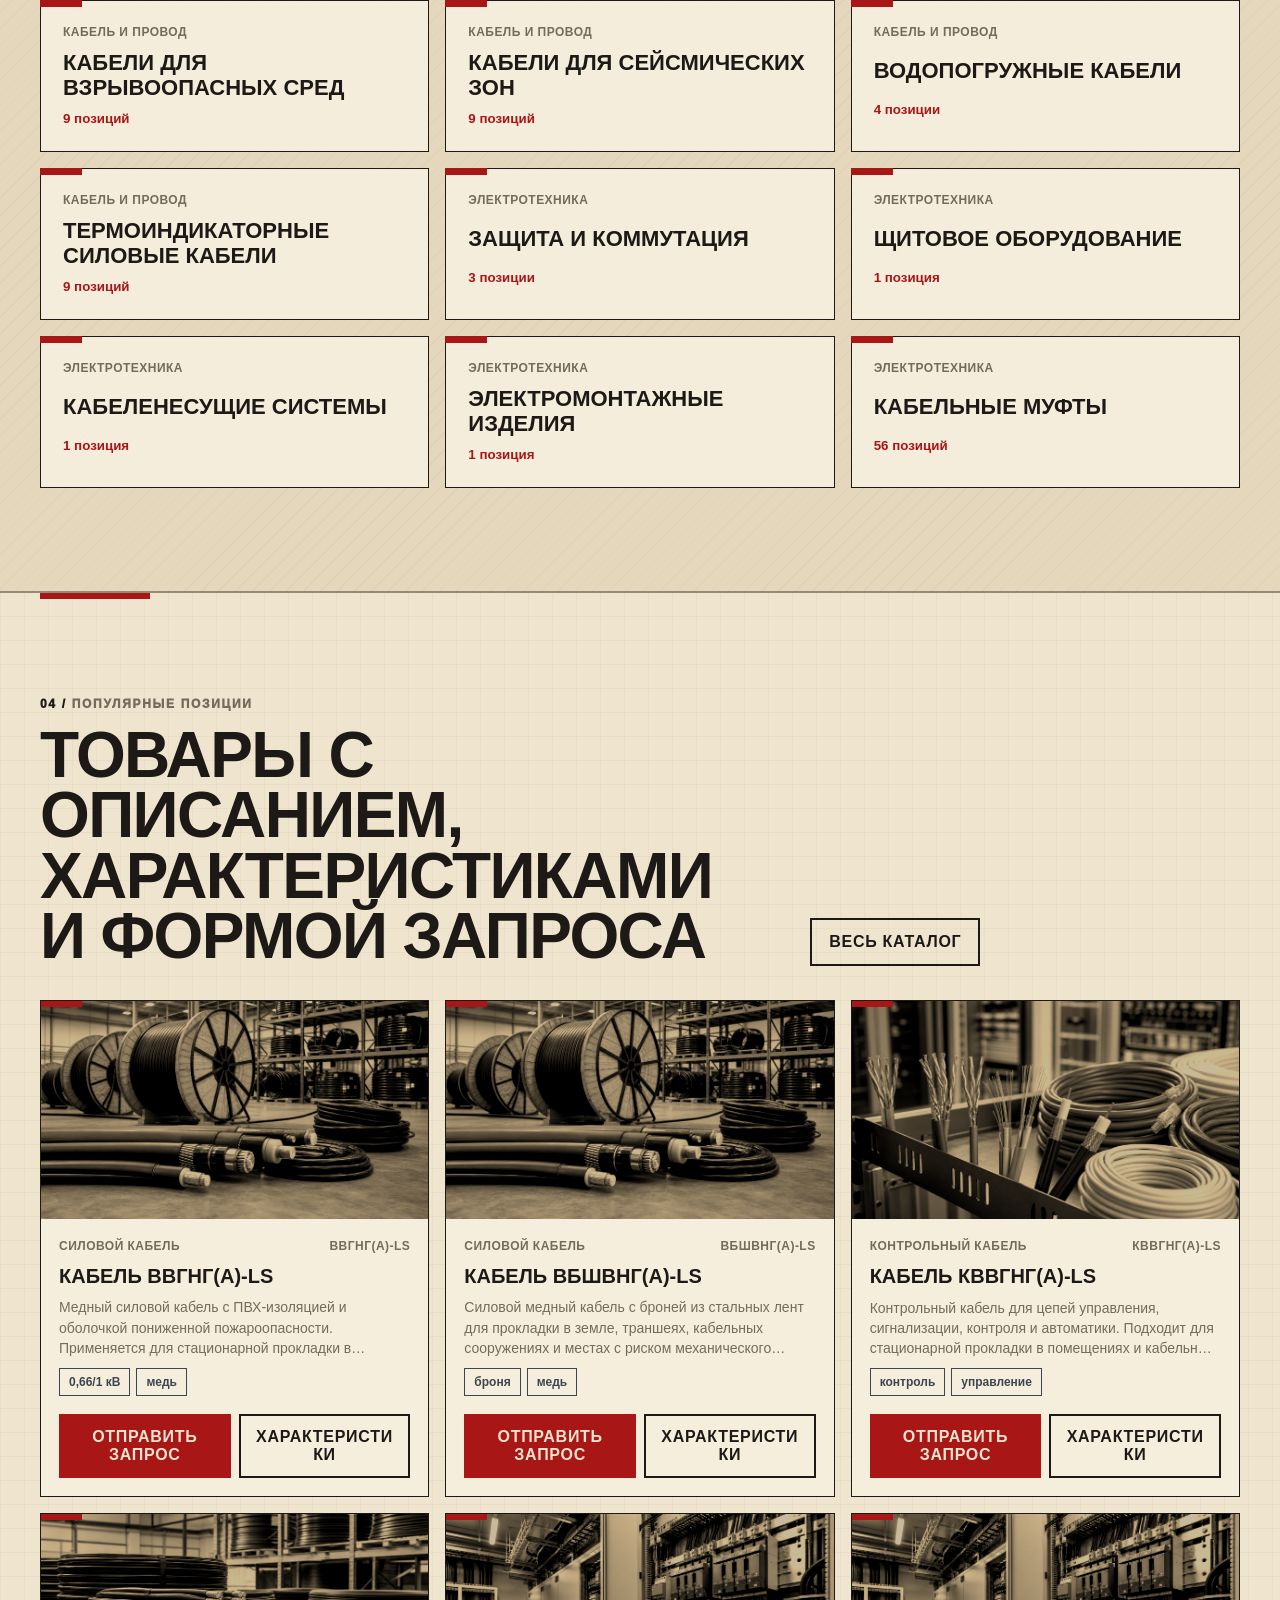
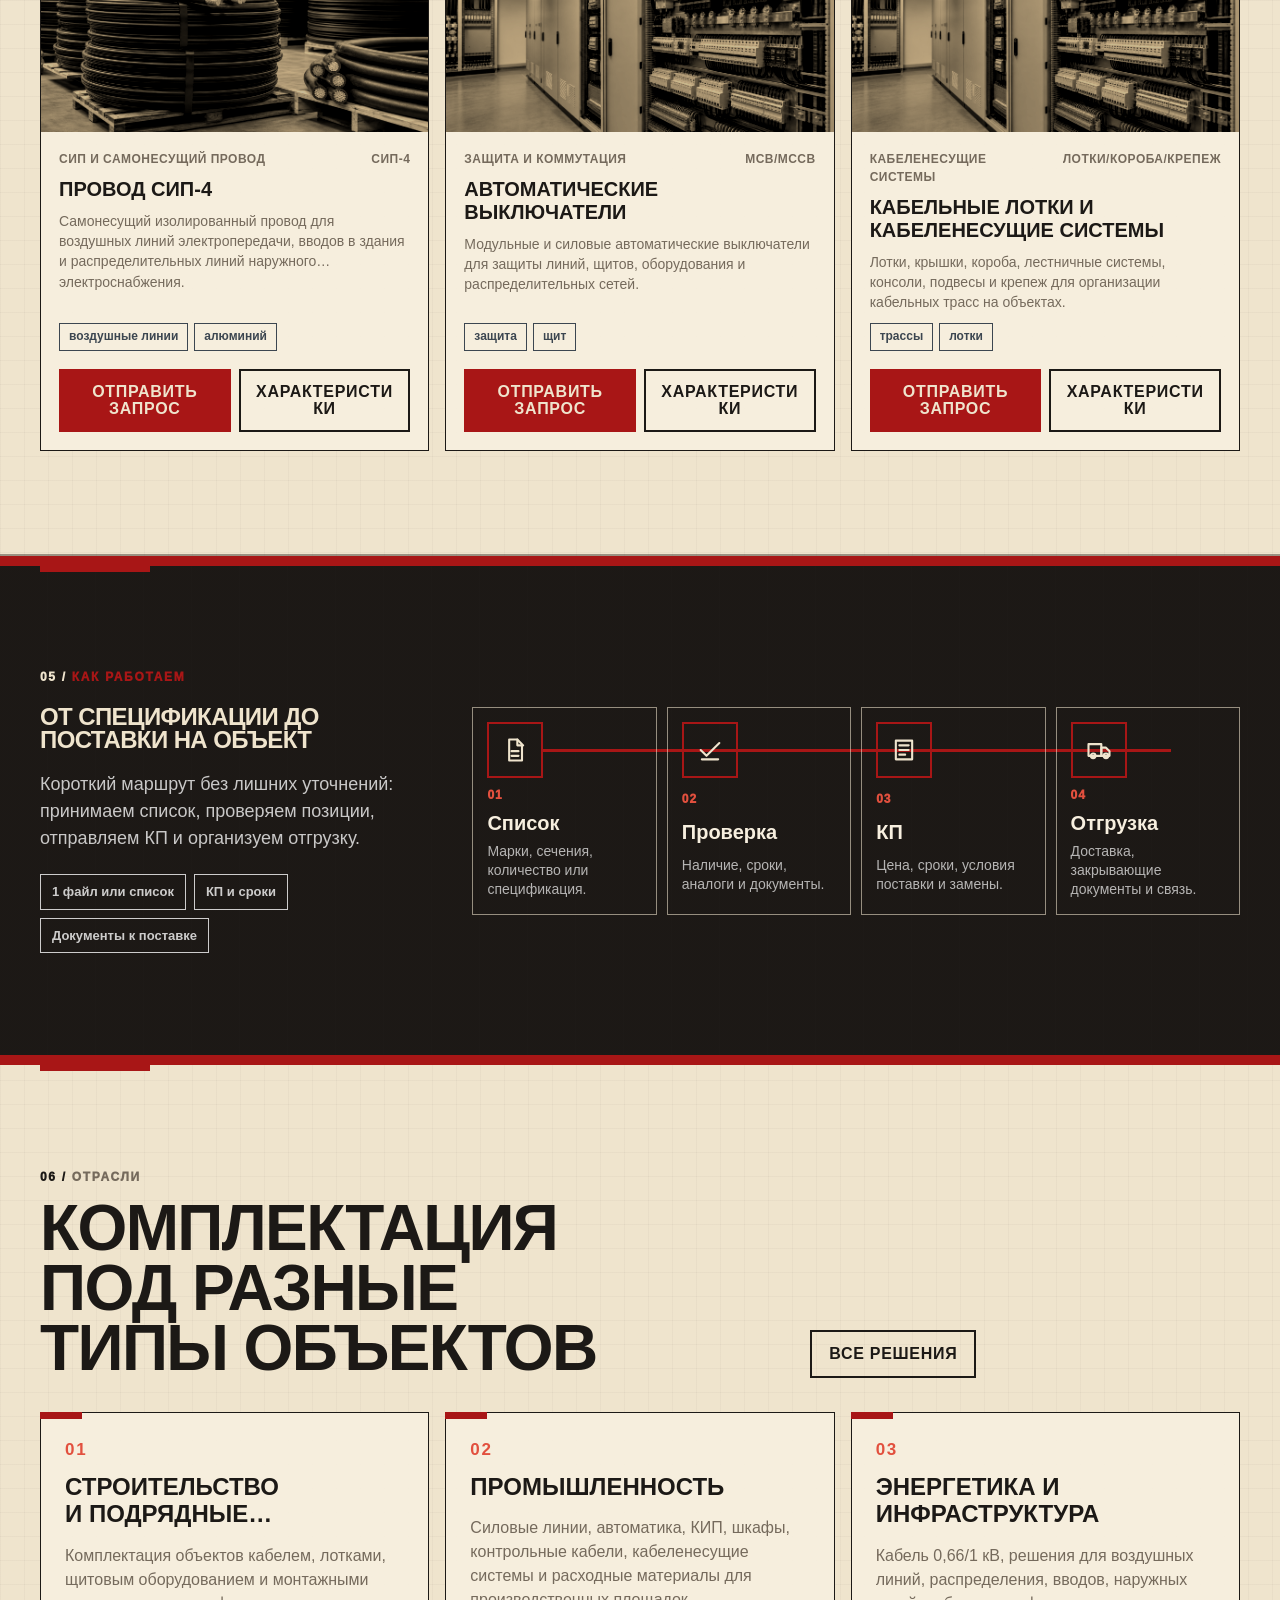
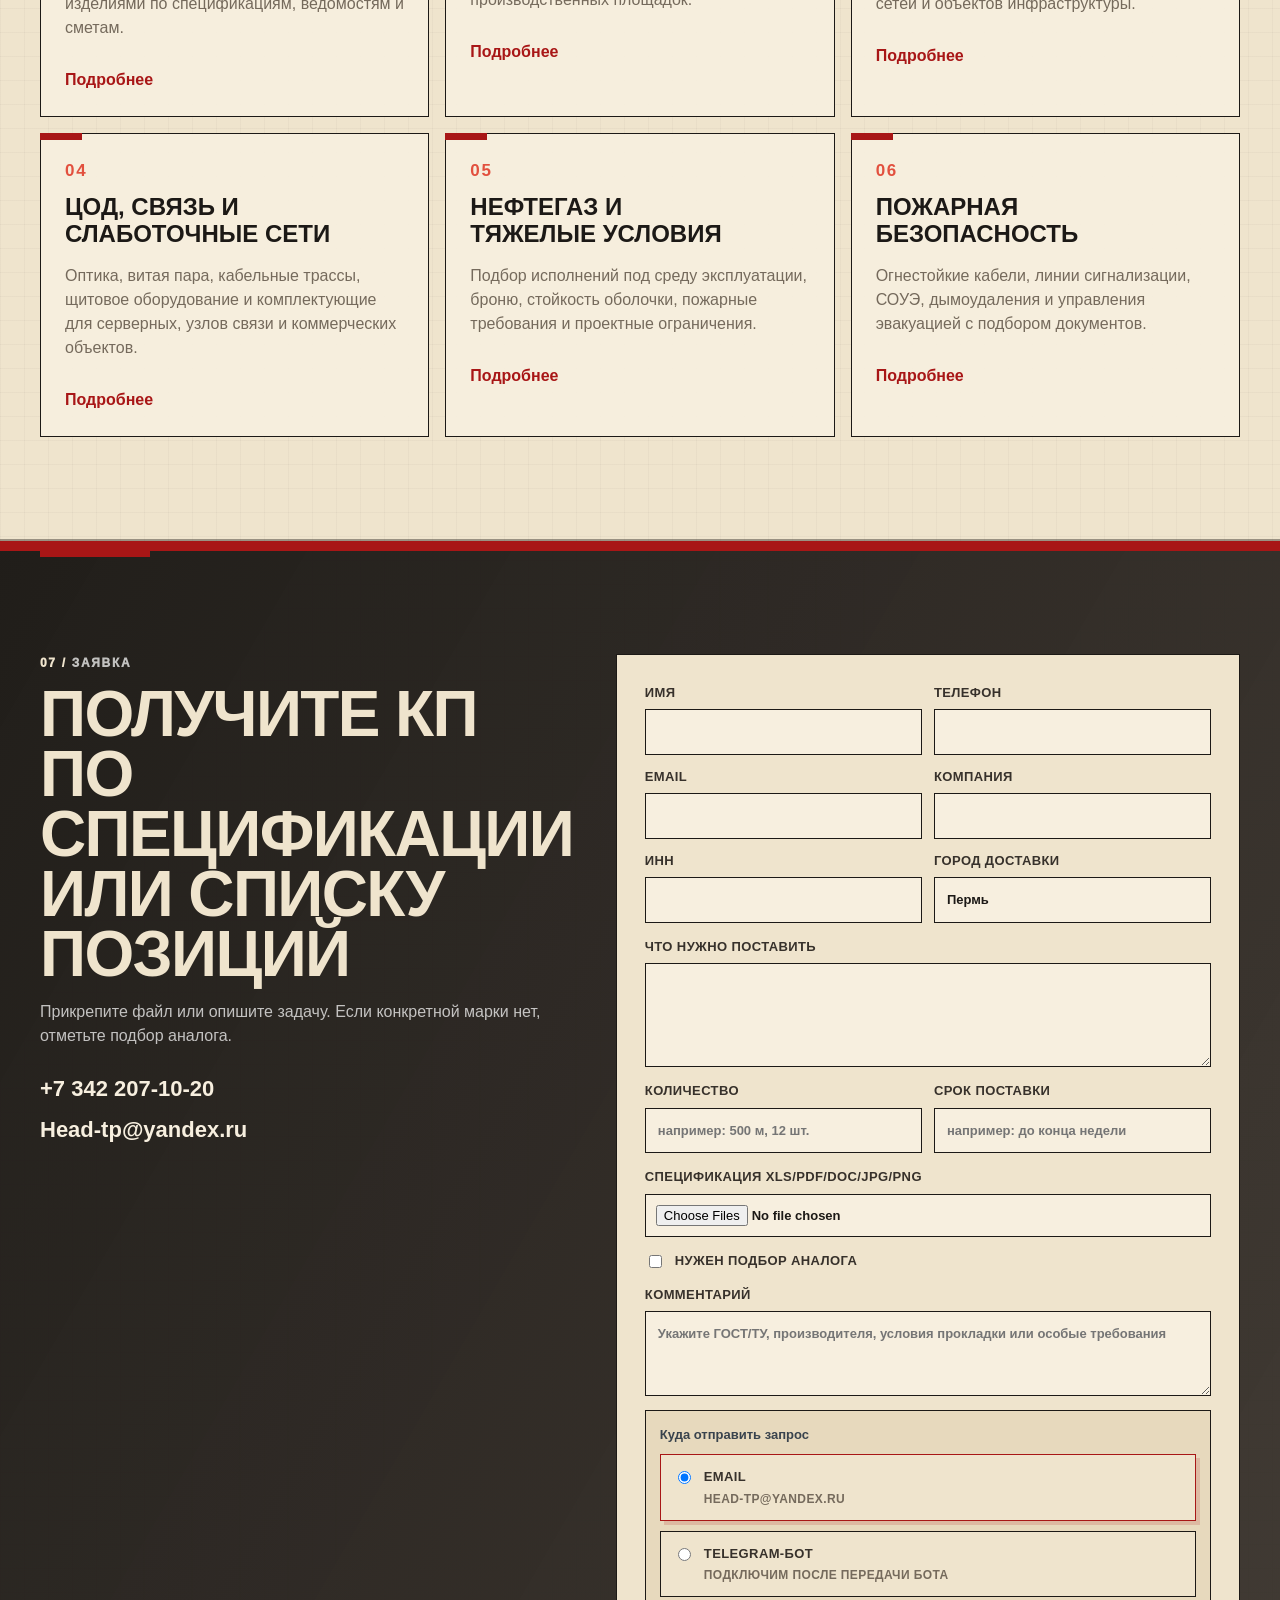
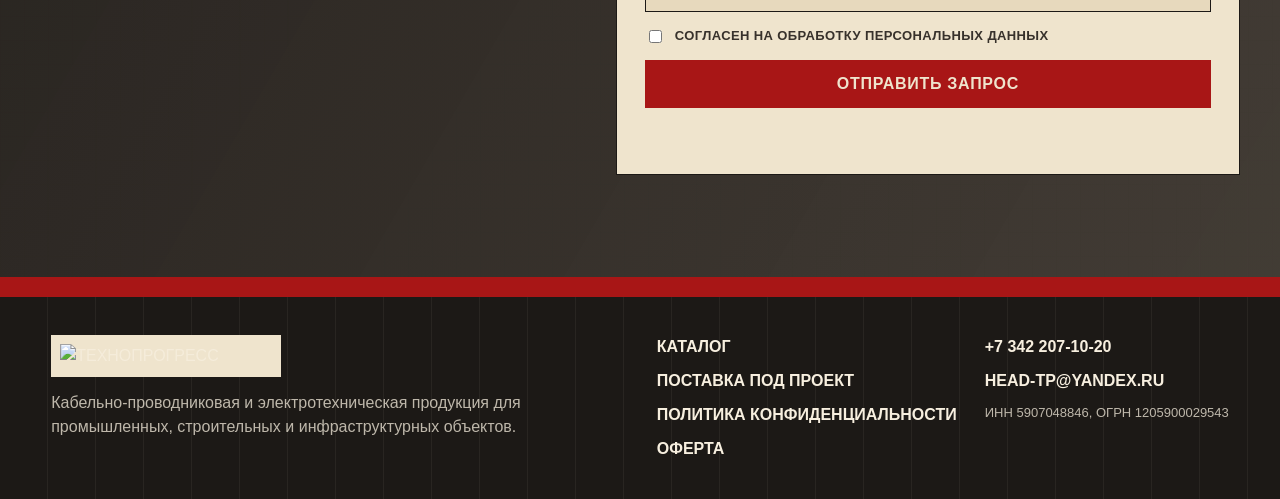
==== commit c5b101cb: "Redesign site in industrial constructivist style" ====
--- a/index.html
+++ b/index.html
@@ -11,6 +11,7 @@
     <link rel="icon" href="assets/favicon.svg" type="image/svg+xml">
     <link rel="preload" href="assets/hero-cable-warehouse.png" as="image">
     <link rel="stylesheet" href="styles.css">
+    <link rel="stylesheet" href="theme.css">
     <script src="data/products.js" defer></script>
     <script src="data/mark-items.js" defer></script>
     <script src="app.js" defer></script>
@@ -50,11 +51,11 @@
       <section class="hero">
         <div class="hero-media" aria-hidden="true"></div>
         <div class="hero-inner">
-          <p class="eyebrow">Кабель, провод, электротехника</p>
-          <h1>Комплексная поставка кабельно-проводниковой продукции под проект</h1>
+          <p class="eyebrow">Технопрогресс / Пермь / Поставки по РФ</p>
+          <h1>Кабель.<br>Электротехника.<br><em>Промышленные решения.</em></h1>
           <p class="hero-copy">
-            ООО «ТЕХНОПРОГРЕСС» помогает снабжению, проектировщикам и подрядчикам быстро закрывать спецификации:
-            кабель, электротехника, аналоги, документы и поставка на объект.
+            Комплектуем промышленные и строительные объекты: кабель, электротехника,
+            подбор аналогов, документы и поставка по спецификации.
           </p>
           <div class="hero-actions">
             <a class="button primary" href="#request">Отправить запрос</a>
--- a/theme.css
+++ b/theme.css
@@ -0,0 +1,626 @@
+:root {
+  --ink: #1c1916;
+  --graphite: #37312b;
+  --panel: #2a2520;
+  --muted: #756a5c;
+  --line: #b9aa91;
+  --paper: #efe4cd;
+  --white: #f7efdf;
+  --copper: #a81616;
+  --red: #a81616;
+  --blue: #37312b;
+  --green: #48533d;
+  --shadow: 8px 8px 0 rgba(55, 49, 43, 0.16);
+  --radius: 0;
+}
+
+body {
+  background-color: var(--paper);
+  background-image:
+    linear-gradient(rgba(55, 49, 43, 0.035) 1px, transparent 1px),
+    linear-gradient(90deg, rgba(55, 49, 43, 0.035) 1px, transparent 1px),
+    radial-gradient(circle at 20% 10%, rgba(168, 22, 22, 0.04), transparent 28rem);
+  background-size: 24px 24px, 24px 24px, auto;
+  font-family: "Arial Narrow", "Roboto Condensed", "PT Sans Narrow", Arial, sans-serif;
+}
+
+main { counter-reset: technical-section; }
+
+h1,
+h2,
+h3,
+.brand,
+.nav-links,
+.header-phone,
+.button,
+.product-meta,
+.category-tile span,
+.product-article,
+.mark-table th {
+  font-family: Impact, "Arial Narrow", "Roboto Condensed", "PT Sans Narrow", Arial, sans-serif;
+}
+
+h1,
+h2,
+h3 { text-wrap: balance; }
+
+.site-header {
+  min-height: 74px;
+  padding-block: 10px;
+  background: rgba(239, 228, 205, 0.97);
+  border-bottom: 3px solid var(--ink);
+  backdrop-filter: none;
+}
+
+.brand {
+  padding: 7px 9px;
+  border: 1px solid var(--ink);
+  background: rgba(247, 239, 223, 0.9);
+}
+
+.nav-links {
+  color: var(--graphite);
+  font-size: 15px;
+  letter-spacing: 0.04em;
+  text-transform: uppercase;
+}
+
+.nav-links a::after {
+  height: 4px;
+  background: var(--red);
+}
+
+.header-phone {
+  padding: 7px 10px;
+  color: var(--paper);
+  background: var(--ink);
+  letter-spacing: 0.035em;
+}
+
+.hero {
+  min-height: min(82svh, 760px);
+  color: var(--ink);
+  background: var(--paper);
+  border-bottom: 10px solid var(--red);
+}
+
+.hero::before {
+  content: "ТП / 01";
+  position: absolute;
+  z-index: 2;
+  top: 36px;
+  right: clamp(18px, 4vw, 54px);
+  padding: 7px 10px;
+  color: var(--paper);
+  background: var(--red);
+  font-size: 13px;
+  font-weight: 900;
+  letter-spacing: 0.12em;
+}
+
+.hero::after { display: none; }
+
+.hero-media {
+  inset: 0 0 0 52%;
+  border-left: 3px solid var(--ink);
+  background:
+    linear-gradient(rgba(168, 22, 22, 0.25), rgba(168, 22, 22, 0.25)),
+    url("assets/hero-cable-warehouse.png") center / cover no-repeat;
+  filter: grayscale(1) contrast(1.25) sepia(0.35);
+  mix-blend-mode: multiply;
+  opacity: 0.78;
+  transform: none;
+}
+
+.hero-inner { padding: 72px 0 54px; }
+
+.eyebrow,
+.section-kicker {
+  color: var(--red);
+  font-weight: 950;
+  letter-spacing: 0.14em;
+}
+
+.hero h1 {
+  max-width: 760px;
+  font-family: Impact, "Arial Narrow", "Roboto Condensed", sans-serif;
+  font-size: clamp(56px, 7.4vw, 108px);
+  font-weight: 900;
+  line-height: 0.82;
+  letter-spacing: -0.035em;
+  text-transform: uppercase;
+}
+
+.hero h1 em {
+  color: var(--red);
+  font-style: normal;
+}
+
+.hero-copy {
+  max-width: 620px;
+  color: var(--graphite);
+  font-size: clamp(18px, 1.8vw, 22px);
+  font-weight: 700;
+}
+
+.hero-facts { max-width: 760px; }
+
+.hero-facts div {
+  padding: 12px;
+  border: 1px solid var(--ink);
+  background: rgba(239, 228, 205, 0.85);
+}
+
+.hero-facts dd { color: var(--graphite); }
+
+.button {
+  min-height: 48px;
+  padding: 12px 17px;
+  border: 2px solid var(--ink);
+  border-radius: 0;
+  font-weight: 900;
+  letter-spacing: 0.045em;
+  text-transform: uppercase;
+  box-shadow: none;
+}
+
+.button.primary {
+  color: var(--paper);
+  border-color: var(--red);
+  background: var(--red);
+}
+
+.button.light,
+.button.ghost,
+.button.secondary {
+  color: var(--ink);
+  border-color: var(--ink);
+  background: transparent;
+}
+
+.button:hover {
+  transform: translate(-2px, -2px);
+  box-shadow: 4px 4px 0 var(--ink);
+}
+
+.button.primary:hover { background: #861010; }
+
+.button.ghost:hover,
+.button.light:hover,
+.button.secondary:hover {
+  color: var(--paper);
+  background: var(--ink);
+}
+
+.section {
+  position: relative;
+  counter-increment: technical-section;
+  border-bottom: 2px solid rgba(55, 49, 43, 0.46);
+}
+
+.section::before {
+  content: "";
+  position: absolute;
+  top: 0;
+  left: max(18px, calc((100% - var(--max)) / 2));
+  width: min(110px, 16vw);
+  height: 6px;
+  background: var(--red);
+}
+
+.section-kicker::before {
+  content: counter(technical-section, decimal-leading-zero) " / ";
+  color: var(--ink);
+}
+
+.section-head h2,
+.request-copy h2,
+.detail-panel h2,
+.legal-content h2,
+.contact-card h2,
+.page-hero h1,
+.product-main h1,
+.process-copy h2 {
+  font-weight: 900;
+  letter-spacing: -0.025em;
+  line-height: 0.94;
+  text-transform: uppercase;
+}
+
+.section-head h2,
+.request-copy h2 { font-size: clamp(42px, 5vw, 72px); }
+
+.intro-band {
+  background: var(--paper);
+  border-bottom-color: var(--ink);
+}
+
+.intro-points span {
+  position: relative;
+  padding-left: 28px;
+  border: 1px solid var(--ink);
+  border-radius: 0;
+  background: rgba(247, 239, 223, 0.72);
+}
+
+.intro-points span::before {
+  content: "";
+  position: absolute;
+  left: 10px;
+  width: 8px;
+  height: 8px;
+  background: var(--red);
+}
+
+.muted-section {
+  background-color: #e5d7bc;
+  background-image: repeating-linear-gradient(135deg, transparent 0 11px, rgba(55, 49, 43, 0.035) 11px 12px);
+}
+
+.direction-card {
+  border: 3px solid var(--ink);
+  border-radius: 0;
+  background: var(--paper);
+  box-shadow: 8px 8px 0 rgba(55, 49, 43, 0.2);
+}
+
+.direction-card img {
+  filter: grayscale(1) contrast(1.25) sepia(0.32);
+  opacity: 0.72;
+}
+
+.direction-card::after {
+  background: linear-gradient(0deg, rgba(28, 25, 22, 0.94), rgba(28, 25, 22, 0.02) 76%);
+}
+
+.direction-card span,
+.solution-card span {
+  color: #e2503e;
+  font-size: 17px;
+  letter-spacing: 0.1em;
+}
+
+.direction-card h3 { text-transform: uppercase; }
+
+.category-tile,
+.feature-card,
+.solution-card,
+.article-card,
+.contact-card,
+.detail-panel,
+.info-panel,
+.request-form,
+.product-card,
+.catalog-category-card,
+.mark-family-card,
+.mark-mini-card,
+.search-result-panel,
+.mark-family-panel,
+.family-detail-panel,
+.mark-table-wrap,
+.catalog-side-block,
+.calc-card,
+.legal-content {
+  border: 1px solid var(--ink);
+  border-radius: 0;
+  background: rgba(247, 239, 223, 0.92);
+  box-shadow: none;
+}
+
+.category-tile,
+.feature-card,
+.solution-card,
+.article-card,
+.contact-card,
+.product-card,
+.catalog-category-card,
+.mark-family-card,
+.mark-mini-card,
+.calc-card { position: relative; }
+
+.category-tile::before,
+.feature-card::before,
+.solution-card::before,
+.article-card::before,
+.contact-card::before,
+.product-card::before,
+.catalog-category-card::before,
+.mark-family-card::before,
+.mark-mini-card::before,
+.calc-card::before {
+  content: "";
+  position: absolute;
+  z-index: 2;
+  top: -1px;
+  left: -1px;
+  width: 42px;
+  height: 7px;
+  background: var(--red);
+}
+
+.category-tile:hover,
+.feature-card:hover,
+.product-card:hover,
+.solution-card:hover,
+.catalog-category-card:hover,
+.mark-mini-card:hover,
+.mark-family-card:hover {
+  border-color: var(--red);
+  transform: translate(-3px, -3px);
+  box-shadow: 6px 6px 0 rgba(168, 22, 22, 0.2);
+}
+
+.category-tile strong,
+.product-card h3,
+.feature-card h3,
+.solution-card h3,
+.article-card h3,
+.mark-family-card h3,
+.mark-mini-card h3,
+.calc-card h3 { text-transform: uppercase; }
+
+.category-tile small,
+.mark-card-link,
+.feature-card a,
+.solution-card a,
+.article-card a,
+.price-request-link,
+.mark-table-head span,
+.mark-name-link:hover { color: var(--red); }
+
+.product-image-link,
+.product-visual,
+.split-hero-grid img {
+  border-radius: 0;
+  background: #c7b99f;
+}
+
+.product-image-link img,
+.product-visual img,
+.split-hero-grid img {
+  filter: grayscale(1) sepia(0.42) contrast(1.18);
+  mix-blend-mode: multiply;
+}
+
+.tag-row span,
+.tag-row.strong span,
+.process-note span {
+  border: 1px solid currentColor;
+  border-radius: 0;
+  background: transparent;
+}
+
+.dark-section {
+  color: var(--paper);
+  background:
+    linear-gradient(rgba(28, 25, 22, 0.94), rgba(28, 25, 22, 0.94)),
+    repeating-linear-gradient(90deg, transparent 0 47px, rgba(239, 228, 205, 0.07) 47px 48px),
+    var(--ink);
+  border-block: 10px solid var(--red);
+}
+
+.dark-section .section-kicker::before,
+.request-section .section-kicker::before { color: var(--paper); }
+
+.process-flow::before {
+  height: 3px;
+  background: var(--red);
+}
+
+.process-step {
+  border: 1px solid rgba(239, 228, 205, 0.58);
+  border-radius: 0;
+  background: transparent;
+  box-shadow: none;
+}
+
+.process-icon {
+  border: 2px solid var(--red);
+  border-radius: 0;
+  background: transparent;
+}
+
+.process-icon svg { stroke: var(--paper); }
+.process-step span { color: #e2503e; }
+
+.page-hero {
+  color: var(--ink);
+  background:
+    linear-gradient(90deg, rgba(239, 228, 205, 0.98) 0 58%, rgba(239, 228, 205, 0.3) 82%),
+    url("assets/hero-cable-warehouse.png") center / cover no-repeat;
+  border-bottom: 10px solid var(--red);
+}
+
+.electrical-hero {
+  background:
+    linear-gradient(90deg, rgba(239, 228, 205, 0.98) 0 58%, rgba(239, 228, 205, 0.28) 82%),
+    url("assets/electrical-switchgear.png") center / cover no-repeat;
+}
+
+.page-hero::before {
+  content: "ТЕХНИЧЕСКИЙ КАТАЛОГ / 2026";
+  position: absolute;
+  top: 24px;
+  right: clamp(18px, 4vw, 54px);
+  padding: 6px 9px;
+  color: var(--paper);
+  background: var(--red);
+  font-size: 12px;
+  font-weight: 900;
+  letter-spacing: 0.1em;
+}
+
+.page-hero::after { display: none; }
+.page-hero h1 { font-size: clamp(48px, 6vw, 88px); }
+
+.page-hero p:not(.eyebrow),
+.page-hero .lead {
+  color: var(--graphite);
+  font-weight: 700;
+}
+
+.catalog-sidebar { scrollbar-color: var(--red) var(--paper); }
+
+.side-category-link {
+  border: 1px solid transparent;
+  border-radius: 0;
+  background: transparent;
+}
+
+.side-category-link:hover,
+.side-category-link.active {
+  color: var(--paper);
+  border-color: var(--red);
+  background: var(--red);
+}
+
+.side-category-link:hover small,
+.side-category-link.active small { color: rgba(247, 239, 223, 0.78); }
+
+label {
+  color: var(--graphite);
+  letter-spacing: 0.03em;
+  text-transform: uppercase;
+}
+
+input,
+select,
+textarea {
+  border: 1px solid var(--ink);
+  border-radius: 0;
+  background: var(--white);
+}
+
+input:focus,
+select:focus,
+textarea:focus {
+  border-color: var(--red);
+  box-shadow: 4px 4px 0 rgba(168, 22, 22, 0.16);
+}
+
+.mark-table th {
+  color: var(--paper);
+  background: var(--ink);
+  letter-spacing: 0.08em;
+}
+
+.mark-table tr:hover td,
+.mark-row:focus-visible td,
+.mark-row:hover td { background: #e4d4b5; }
+
+.spec-table th,
+.spec-table td,
+.mark-table th,
+.mark-table td { border-color: var(--line); }
+
+.check-list li::before { border-radius: 0; }
+
+.request-section {
+  color: var(--paper);
+  background:
+    linear-gradient(120deg, rgba(28, 25, 22, 0.98), rgba(55, 49, 43, 0.94)),
+    repeating-linear-gradient(90deg, transparent 0 47px, rgba(239, 228, 205, 0.06) 47px 48px);
+  border-block: 10px solid var(--red);
+}
+
+.request-form { background: var(--paper); }
+
+.channel-choice {
+  border: 1px solid var(--ink);
+  border-radius: 0;
+  background: #e7d9bd;
+}
+
+.channel-option {
+  border: 1px solid var(--ink);
+  border-radius: 0;
+  background: var(--paper);
+}
+
+.channel-option:has(input:checked) {
+  border-color: var(--red);
+  box-shadow: 4px 4px 0 rgba(168, 22, 22, 0.16);
+}
+
+.calc-result {
+  border-left: 7px solid var(--red);
+  border-radius: 0;
+  background: #dfd0b3;
+}
+
+.site-footer {
+  color: rgba(247, 239, 223, 0.74);
+  background-color: var(--ink);
+  background-image: repeating-linear-gradient(90deg, transparent 0 47px, rgba(239, 228, 205, 0.06) 47px 48px);
+  border-top: 10px solid var(--red);
+}
+
+.site-footer img {
+  padding: 9px;
+  background: var(--paper);
+}
+
+.footer-links a,
+.footer-contact a { text-transform: uppercase; }
+
+.reveal {
+  transform: translateY(10px);
+  transition-duration: 0.32s;
+}
+
+@media (max-width: 1120px) {
+  .nav-toggle,
+  .nav-links { border-radius: 0; }
+
+  .nav-links {
+    background: var(--paper);
+    border: 2px solid var(--ink);
+    box-shadow: 6px 6px 0 rgba(55, 49, 43, 0.2);
+  }
+}
+
+@media (max-width: 900px) {
+  .hero-media {
+    inset: 0;
+    border-left: 0;
+    opacity: 0.18;
+  }
+
+  .page-hero,
+  .electrical-hero {
+    background:
+      linear-gradient(rgba(239, 228, 205, 0.9), rgba(239, 228, 205, 0.9)),
+      url("assets/hero-cable-warehouse.png") center / cover no-repeat;
+  }
+
+  .hero-facts { max-width: 100%; }
+}
+
+@media (max-width: 640px) {
+  .site-header { min-height: 68px; }
+
+  .brand {
+    border: 0;
+    padding: 0;
+    background: transparent;
+  }
+
+  .hero::before,
+  .page-hero::before {
+    top: 16px;
+    right: 14px;
+  }
+
+  .hero-inner { padding-top: 88px; }
+  .hero h1 {
+    font-size: clamp(36px, 11vw, 48px);
+    line-height: 0.88;
+  }
+  .hero-actions { gap: 9px; }
+
+  .section-head h2,
+  .request-copy h2 { font-size: clamp(38px, 11vw, 54px); }
+
+  .page-hero h1 { font-size: clamp(42px, 12vw, 60px); }
+  .direction-card { box-shadow: 5px 5px 0 rgba(55, 49, 43, 0.2); }
+}
